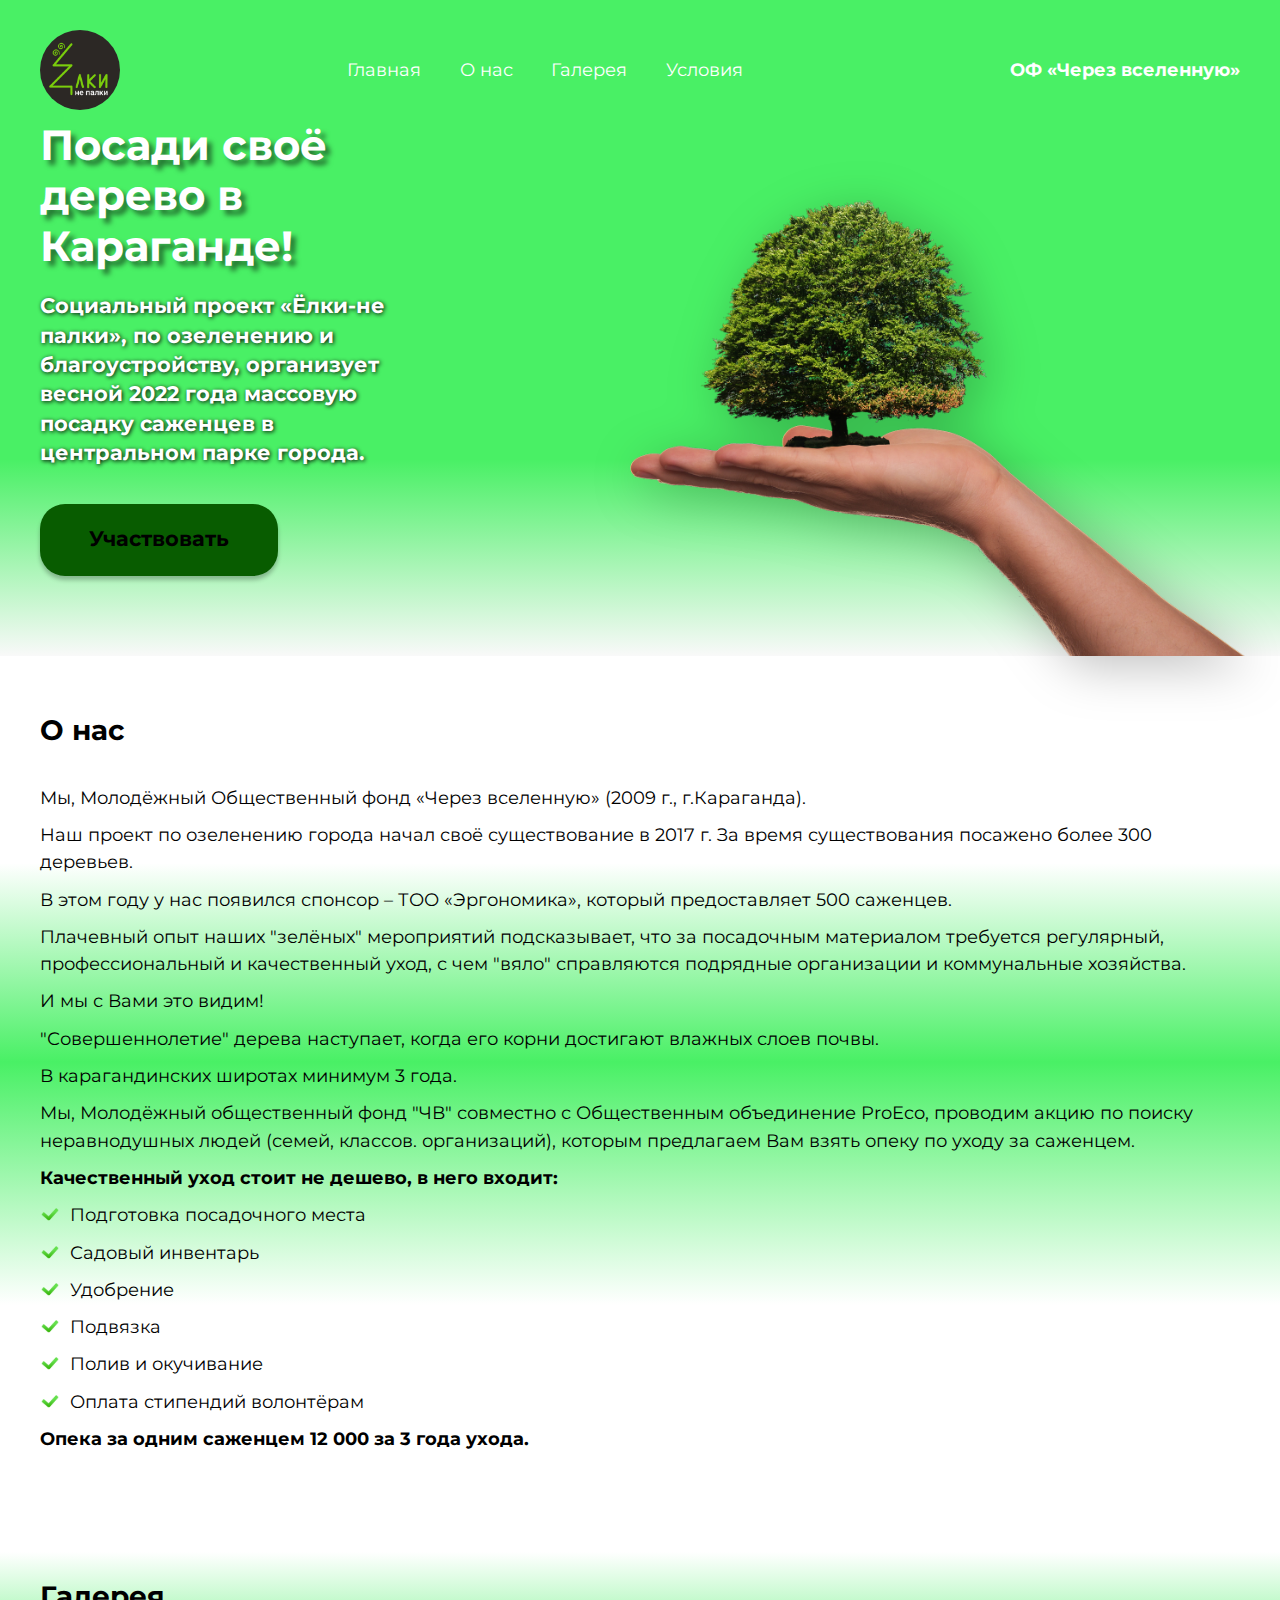
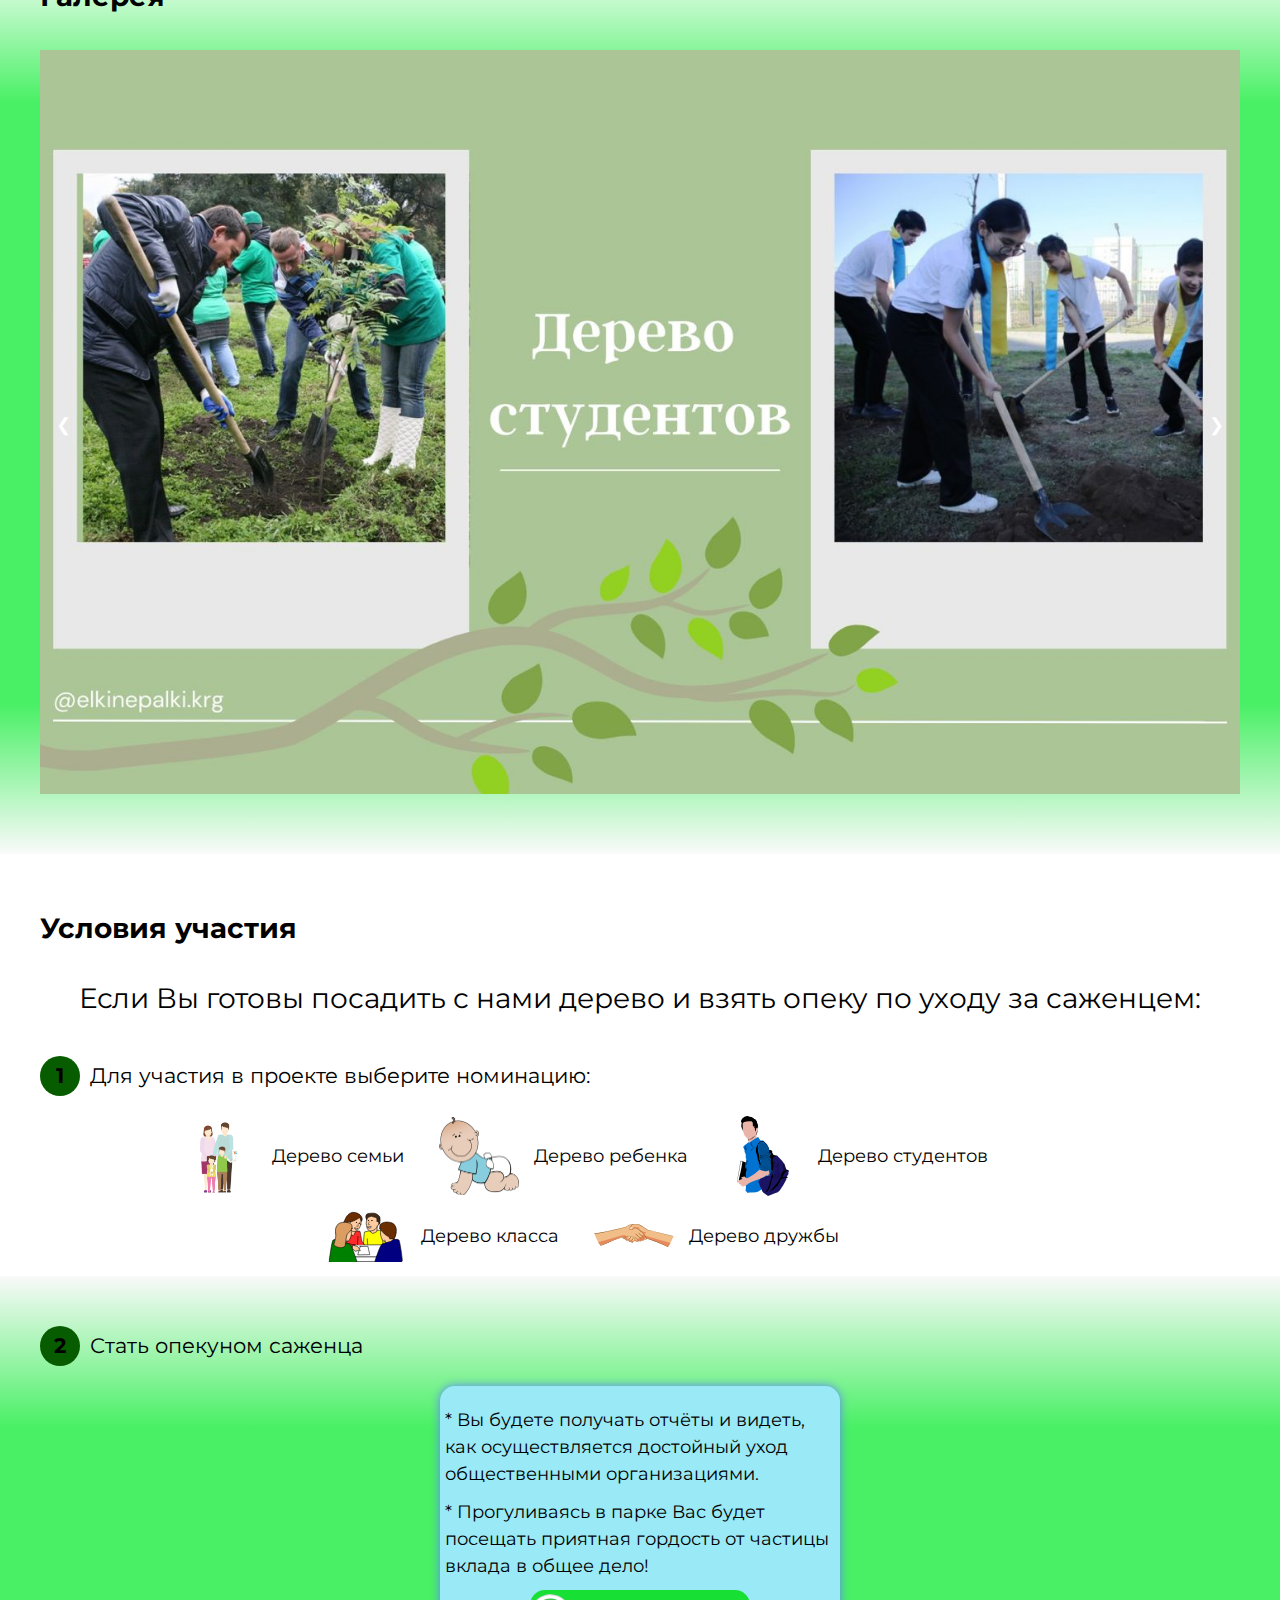
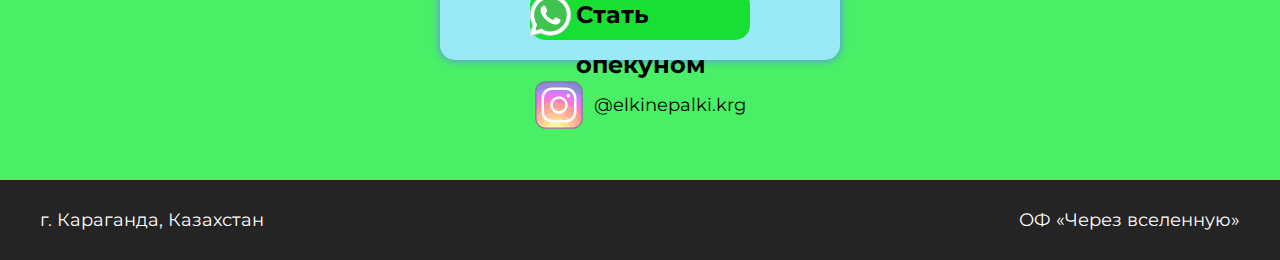
==== index.html @ 7a8b5d6b "new changes" ====
<!DOCTYPE html>

<!DOCTYPE html>
<html lang="ru">

<head>

   <title>Ёлки-не палки</title>

   <link rel="stylesheet" type="text/css" href="./css/style.css">
   <meta http-equiv="Content-type" content="text/html;charest=UTF-8" />
   <meta http-equiv="X-UA-Compatible" content="IE=edge">
   <!-- icon-->
   <link rel="shortcut icon" href="./img/icons/logo.jpeg" type="image/x-icon">

   <meta name="viewport" content="width=device-width, initial-scale=1.0, maximum-scale=1.0, user-scalable=0">
   <!-- для SEO-->
   <meta name="title" content="«Ёлки-не палки»">
   <meta name="description" content="  Социальный проект «Ёлки-не палки» организует весной 2022 года массовую
   посадку саженцев в центральном парке города.">
   <meta name="keywords" content="Социальный проект, озеленение, посадка дерево">
   <!-- для соц сетей-->
   <meta name="twitter:card" content="summary">
   <meta name="twitter:title" content="«Ёлки-не палки»">
   <meta name="twitter:description" content="Социальный проект «Ёлки-не палки» организует весной 2022 года массовую
   посадку саженцев в центральном парке города.">

   <meta name="twitter:image" content="./img/icons/logo.jpeg">
</head>

<body>


   <div class="wrapper">
      <main class="page">
<header class="header">
   <div class="container">
      <div class="header__row">
         <div class="header__label label">
            <div class="label__logo ibg">
               <img src="./img/icons/logo.jpeg" alt="">
            </div>
         </div>

         <nav class="header__menu menu">
            <ul class="menu__list">
               <li><a href="#1" class="menu__link">Главная</a></li>
               <li><a href="#2" class="menu__link">О нас</a></li>
               <li><a href="#3" class="menu__link">Галерея</a></li>
               <li><a href="#4" class="menu__link">Условия</a></li>
            </ul>
         </nav>

         <a href="#" class="header__whatsapp whatsapp">
            <div class="whatsapp__logo ibg">
               <img src="" alt="">
            </div>
            <div class="whatsapp__number">
               ОФ «Через вселенную»
            </div>
         </a>

         <div class="header__burger">
            <span></span>
         </div>
      </div>
   </div>
</header>
<section class="main-screen">
   <div class="container">
      <div class="main-screen__body">
         <div class="main-screen__offer offer">
            <h1 class="offer__title">Посади своё дерево в Караганде!
            </h1>
            <div class="offer__text">
               Социальный проект «Ёлки-не палки», по озеленению и благоустройству, организует весной 2022 года массовую
               посадку саженцев в центральном парке города.
            </div>
            <a href="#4" class="offer__button">Участвовать</a>
         </div>
         <div class="main-screen__image ibg">
            <img src="./img/mainImage.png" alt="">
         </div>
      </div>
   </div>
</section>
         <div class="content">
            <section id='2' class="about-us">
               <div class="container">
                  <h2 class="about-us__title section-title">
                     О нас
                  </h2>
                  <div class="about-us__column about-us__column_text text">
                     <p> Мы, Молодёжный Общественный фонд «Через вселенную» (2009 г., г.Караганда).</p>
                     <p> Наш проект по озеленению города начал своё существование в 2017 г. За время существования
                        посажено
                        более 300 деревьев.</p>
                     <p>В этом году у нас появился спонсор – ТОО «Эргономика», который предоставляет 500 саженцев.</p>
                     <p> Плачевный опыт наших "зелёных" мероприятий подсказывает, что за посадочным материалом требуется
                        регулярный, профессиональный и качественный уход, с чем "вяло" справляются подрядные организации
                        и
                        коммунальные хозяйства.</p>
                     <p>И мы с Вами это видим!</p>
                     <p>"Совершеннолетие" дерева наступает, когда его корни достигают влажных слоев почвы.</p>
                     <p>В карагандинских широтах минимум 3 года.</p>
                     <p>Мы, Молодёжный общественный фонд "ЧВ" совместно с Общественным объединение ProEco, проводим
                        акцию
                        по поиску неравнодушных людей (семей, классов. организаций), которым
                        предлагаем Вам взять опеку по уходу за саженцем.</p>

                     <ul class="about-us__list list">
                        <h4 class="list__title">Качественный уход стоит не дешево, в него входит:</h4>
                        <li>Подготовка посадочного места</li>
                        <li>Садовый инвентарь</li>
                        <li>Удобрение</li>
                        <li>Подвязка</li>
                        <li>Полив и окучивание</li>
                        <li>Оплата стипендий волонтёрам</li>
                     </ul>
                     <h4 class="about-us__summ"> Опека за одним саженцем 12 000 за 3 года ухода.</h4>

                  </div>

               </div>
            </section>

            <section class="slide" id='3'>
               <div class="slideshow-container">
                  <h2 class="section-title" id="slide">Галерея</h2>
                  <div class="mySlides ibg  image fade">
                     <img src="./img/01.jpeg" alt="">
                  </div>
                  <div class="mySlides  ibg  image  fade">
                     <img src="./img/02.jpeg" alt="">
                  </div>
                  <div class="mySlides   ibg  image  fade">
                     <img src="./img/03.jpeg" alt="">
                  </div>
                  <div class="mySlides   ibg  image  fade">
                     <img src="./img/04.jpeg" alt="">
                  </div>
                  <div class="mySlides   ibg  image  fade">
                     <img src="./img/05.jpeg" alt="">
                  </div>
                  <div class="mySlides   ibg  image  fade">
                     <img src="./img/06.jpeg" alt="">
                  </div>
                  <a class="prev" onclick="plusSlides(-1)">&#10094</a>
                  <a class="next" onclick="plusSlides(1)">&#10095</a>

               </div>
            </section>

            <section class="сonditions" id="4">
               <div class="container">
                  <h2 class="сonditions__title section-title">
                     Условия участия
                  </h2>

                  <div class="сonditions__nomination nomination">
                     <h2 class="nomination__title">Если Вы готовы посадить с нами дерево и взять опеку по уходу за
                        саженцем:</h2>
                     <h3 class="nomination__subtitle"> <span>1</span> <span> Для участия в проекте выберите
                           номинацию:</span></h3>
                     <div class="nomination__items items">
                        <div class="items__column">
                           <div class="items__image image ibg">
                              <img src="./img/family.png" alt="">
                           </div>
                           <span class="items__text text">
                              Дерево семьи
                           </span>
                        </div>
                        <div class="items__column">
                           <div class="items__image image ibg">
                              <img src="./img/baby.png" alt="">
                           </div>
                           <span class="items__text text">
                              Дерево ребенка
                           </span>
                        </div>
                        <div class="items__column">
                           <div class="items__image image ibg">
                              <img src="./img/student.png" alt="">
                           </div>
                           <span class="items__text text">
                              Дерево студентов
                           </span>
                        </div>
                        <div class="items__column ">
                           <div class="items__image image ibg">
                              <img src="./img/classroom.svg" alt="">
                           </div>
                           <span class="items__text text">
                              Дерево класса
                           </span>
                        </div>
                        <div class="items__column">
                           <div class="items__image image ibg">
                              <img src="./img/arm.svg" alt="">
                           </div>
                           <span class="items__text text">
                              Дерево дружбы
                           </span>
                        </div>
                     </div>
                  </div>
               </div>
               <div class="сonditions__payment payment">
                  <div class="container">
                     <h3 class="nomination__subtitle"> <span>2</span><span> Стать опекуном саженца
                        </span></h3>
                     <div class="payment__body text">
                        <p>* Вы будете получать отчёты и видеть, как осуществляется достойный уход общественными
                           организациями.</p>
                        <p>* Прогуливаясь в парке Вас будет посещать приятная гордость от частицы вклада в общее дело!
                        </p>

                        <a href="https://wa.me/77782389777" class="payment__type type" target="_blank">
                           <span class="type__image wa-img image ibg">
                              <img src="./img/icons/whatsapp.svg" alt="whatsapp">
                           </span>
                           <span class="type__text">
                              Стать опекуном
                           </span>
                        </a>
                     </div>
                     <a href="https://www.instagram.com/elkinepalki.krg/" class="contacts__type type" target="_blank"
                        title="Перейти на Instagram страничку">
                        <span class="type__image type__image_2 image ibg">
                           <img src="./img/icons/instagram.svg" alt="whatsapp">
                        </span>
                        <span class="type__text">
                           @elkinepalki.krg
                        </span>
                     </a>
                  </div>
               </div>
            </section>
<footer class="footer">
   <div class="container">
      <div class="footer__row">
         <div class="footer__column">
            г. Караганда, Казахстан
         </div>
         <div class="footer__column">
            ОФ «Через вселенную»
         </div>

      </div>
   </div>

</footer>         </div>



      </main>
      <script src="js/script.js"></script>


   </div>

</body>

</html>
---- css/style.css ----
@import url("https://fonts.googleapis.com/css2?family=Montserrat:wght@400;700&display=swap");
/*linear-gradient(
   274.36deg,
   #5e84ff 0%,
   rgba(162, 112, 255, 0.811) 58.07%,
   rgba(254, 203, 157, 0.34) 98.67%
);*/
* {
  padding: 0;
  margin: 0;
  border: 0;
}

*, *:before, *:after {
  -webkit-box-sizing: border-box;
  box-sizing: border-box;
}

:focus, :active {
  outline: none;
}

a:focus, a:active {
  outline: none;
}

nav, footer, header, aside {
  display: block;
}

html, body {
  height: 100%;
  width: 100%;
  font-size: 100%;
  min-width: 320px;
  line-height: 1;
  font-size: 14px;
  font-family: "Montserrat";
  -ms-text-size-adjust: 100%;
  -moz-text-size-adjust: 100%;
  -webkit-text-size-adjust: 100%;
}

input, button, textarea {
  font-family: "Montserrat";
}

input::-ms-clear {
  display: none;
}

button {
  cursor: pointer;
}

button::-moz-focus-inner {
  padding: 0;
  border: 0;
}

a, a:visited {
  text-decoration: none;
}

a:hover {
  text-decoration: none;
}

ul li {
  list-style: none;
}

img {
  vertical-align: top;
}

h1, h2, h3, h4, h5, h6 {
  font-size: inherit;
  font-weight: inherit;
}

html {
  scroll-behavior: smooth;
}

.header {
  position: absolute;
  top: 0;
  left: 0;
  width: 100%;
  padding: 30px 0;
}
.header__row {
  display: -webkit-box;
  display: -ms-flexbox;
  display: flex;
  -webkit-box-pack: justify;
      -ms-flex-pack: justify;
          justify-content: space-between;
  -webkit-box-align: center;
      -ms-flex-align: center;
          align-items: center;
}
.header__label {
  display: -webkit-box;
  display: -ms-flexbox;
  display: flex;
  -webkit-box-align: center;
      -ms-flex-align: center;
          align-items: center;
}
.header__menu {
  -webkit-box-flex: 0;
      -ms-flex: 0 0 33%;
          flex: 0 0 33%;
}
@media (max-width: 1130px) {
  .header__menu {
    -webkit-box-flex: 0;
        -ms-flex: 0 0 33%;
            flex: 0 0 33%;
  }
}
.header__burger {
  display: none;
}

.label__logo {
  width: 80px;
  height: 80px;
  border-radius: 50%;
}
@media (max-width: 980px) {
  .label__logo {
    width: 60px;
    height: 60px;
  }
}
.label__name {
  font-size: 2.14em;
}
@media (max-width: 980px) {
  .label__name {
    font-size: 1.8em;
  }
}
@media (max-width: 700px) {
  .label__name {
    font-size: 1.3em;
  }
}

.menu__list {
  display: -webkit-box;
  display: -ms-flexbox;
  display: flex;
  -webkit-box-pack: justify;
      -ms-flex-pack: justify;
          justify-content: space-between;
}
.menu__link {
  position: relative;
  font-size: var(--fontsize4);
  color: #fff;
  -webkit-transition: all 0.3s ease;
  transition: all 0.3s ease;
}
@media (max-width: 980px) {
  .menu__link {
    font-size: 1em;
  }
}
.menu__link::after {
  -webkit-transition: all 0.5s ease;
  transition: all 0.5s ease;
}
.menu__link:hover {
  text-shadow: 0 1px 2px #fff;
}
.menu__link:hover::after {
  content: "";
  position: absolute;
  left: 0;
  bottom: 0;
  width: 100%;
  height: 1px;
  border-radius: 1px;
  background: #fff;
  -webkit-filter: blur(400%);
          filter: blur(400%);
  -webkit-box-shadow: 0 0 5px;
          box-shadow: 0 0 5px;
}

.whatsapp {
  display: -webkit-box;
  display: -ms-flexbox;
  display: flex;
  -webkit-box-align: center;
      -ms-flex-align: center;
          align-items: center;
}
.whatsapp__logo {
  width: 30px;
  height: 30px;
  margin-right: 10px;
  -webkit-transition: all 0.3s ease;
  transition: all 0.3s ease;
}
@media (max-width: 980px) {
  .whatsapp__logo {
    width: 20px;
    height: 20px;
  }
}
.whatsapp__logo:hover {
  -webkit-transform: scale(1.2);
          transform: scale(1.2);
}
.whatsapp__number {
  font-size: var(--fontsize4);
  font-weight: 700;
  color: #fff;
}
@media (max-width: 980px) {
  .whatsapp__number {
    font-size: 1.3em;
  }
}

@media (max-width: 768px) {
  .lock {
    overflow: hidden;
  }

  .header__menu {
    position: absolute;
    width: 100%;
    height: 110vh;
    -webkit-box-orient: vertical;
    -webkit-box-direction: normal;
        -ms-flex-direction: column;
            flex-direction: column;
    top: -110vh;
    padding: 50px 20px;
    right: 0;
    z-index: 3;
    -webkit-transition: all 0.5s ease;
    transition: all 0.5s ease;
    overflow-y: auto;
    border-radius: 5px;
    background: -webkit-gradient(linear, left top, right top, color-stop(75%, #2fe739), to(#066816));
    background: linear-gradient(90deg, #2fe739 75%, #066816);
  }

  .header__menu.active {
    top: 0;
  }

  .menu__list {
    -webkit-box-orient: vertical;
    -webkit-box-direction: normal;
        -ms-flex-direction: column;
            flex-direction: column;
  }

  .menu__list li a {
    font-size: var(--fontsize2);
  }

  .menu__list li {
    margin-bottom: 20px;
  }

  .header__burger {
    position: relative;
    display: -webkit-box;
    display: -ms-flexbox;
    display: flex;
    -webkit-box-align: center;
        -ms-flex-align: center;
            align-items: center;
    width: 50px;
    height: 28px;
    margin-right: 3px;
    z-index: 3;
  }

  .header__burger::after,
.header__burger::before {
    content: "";
    position: absolute;
    right: 0;
    width: 50px;
    height: 2px;
    background: #000;
    -webkit-transition: all 0.5s ease;
    transition: all 0.5s ease;
  }

  .header__burger::before {
    top: 0.3px;
  }

  .header__burger::after {
    bottom: 0.3px;
  }

  .header__burger span {
    display: block;
    height: 1px;
    width: 100%;
    -ms-flex-item-align: center;
        -ms-grid-row-align: center;
        align-self: center;
    background-color: #000;
    -webkit-transition: all 0.5s ease;
    transition: all 0.5s ease;
  }

  .header__burger.active::before {
    top: 18px;
    -webkit-transform: rotate(45deg);
            transform: rotate(45deg);
    height: 1px;
  }

  .header__burger.active::after {
    bottom: 9px;
    -webkit-transform: rotate(-45deg);
            transform: rotate(-45deg);
    height: 1px;
  }

  .header__burger.active span {
    -webkit-transform: scale(0);
            transform: scale(0);
  }

  .header__burger.active {
    background-color: transparent;
  }
}
.ibg {
  background-position: center;
  background-size: cover;
  background-repeat: no-repeat;
  position: relative;
}

.ibg img {
  width: 0;
  height: 0;
  position: absolute;
  top: 0;
  left: 0;
  opacity: 0;
  visibility: hidden;
}

.wrapper {
  overflow: hidden;
  min-height: 100%;
}

.container {
  max-width: 1230px;
  padding: 0px 15px;
  margin: 0 auto;
}

:root {
  --fontsize1: 3em;
  --fontsize2: 2em;
  --fontsize3: 1.5em;
  --fontsize4: 1.3em;
}

@media (max-width: 1040px) {
  :root {
    --fontsize1: 2.2em;
    --fontsize2: 1.8em;
    --fontsize3: 1.4em;
    --fontsize4: 1.2em;
  }
}
@media (max-width: 820px) {
  :root {
    --fontsize1: 1.6em;
    --fontsize2: 1.4em;
    --fontsize3: 1.3em;
    --fontsize4: 1.1em;
  }
}
a {
  cursor: pointer;
}

.main-screen {
  padding: 120px 0 0 0;
  margin: 0 0 60px 0;
  background: -webkit-gradient(linear, left top, left bottom, color-stop(70%, #49f065), to(#f9f9f9));
  background: linear-gradient(180deg, #49f065 70%, #f9f9f9);
}
@media (max-width: 600px) {
  .main-screen {
    margin: 0 0 70px 0;
  }
}
@media (min-width: 1400px) {
  .main-screen {
    padding: 150px 0 0 0;
  }
}
.main-screen__body {
  position: relative;
  height: 100%;
  display: -webkit-box;
  display: -ms-flexbox;
  display: flex;
  -webkit-box-pack: justify;
      -ms-flex-pack: justify;
          justify-content: space-between;
  -webkit-box-align: start;
      -ms-flex-align: start;
          align-items: flex-start;
}
.main-screen__offer {
  color: #fff;
  z-index: 2;
}
.main-screen__image {
  -ms-flex-item-align: end;
      align-self: flex-end;
  -webkit-box-flex: 1;
      -ms-flex: 1 1 70%;
          flex: 1 1 70%;
  padding: 0 0 42% 0;
  -webkit-filter: drop-shadow(10px 10px 25px rgba(0, 0, 0, 0.25));
          filter: drop-shadow(10px 10px 25px rgba(0, 0, 0, 0.25));
  margin-right: -15px;
}
@media (max-width: 600px) {
  .main-screen__image {
    position: absolute;
    right: -15px;
    top: 0;
    height: 100%;
    width: 100%;
    z-index: 1;
    opacity: 0.5;
  }
}

.offer {
  max-width: 390px;
  padding: 0 0 80px 0;
}
.offer__title {
  font-size: var(--fontsize1);
  line-height: 1.2em;
  font-weight: 700;
  margin: 0 0 20px 0;
  text-shadow: 5px 5px 5px rgba(0, 0, 0, 0.5);
}
@media (max-width: 800px) {
  .offer__title {
    margin: 0 0 20px 0;
  }
}
.offer__text {
  font-size: var(--fontsize3);
  font-weight: 700;
  line-height: 1.4em;
  margin: 0 0 36px 0;
  text-shadow: 1px 1px 4px black;
}
@media (max-width: 800px) {
  .offer__text {
    margin: 0 0 30px 0;
  }
}
.offer__button {
  position: relative;
  display: block;
  text-align: center;
  width: 238px;
  height: 72px;
  border-radius: 25px;
  background: #085c00;
  -webkit-transition: all 0.5s ease;
  transition: all 0.5s ease;
  -webkit-box-shadow: 0px 4px 4px rgba(0, 0, 0, 0.25);
          box-shadow: 0px 4px 4px rgba(0, 0, 0, 0.25);
  font-size: var(--fontsize3);
  line-height: 69px;
  font-weight: 700;
  color: #000;
  overflow: hidden;
}
@media (max-width: 820px) {
  .offer__button {
    width: 180px;
    height: 50px;
    line-height: 50px;
  }
}
.offer__button:hover {
  background: #65e70e;
}
.offer__button:focus {
  outline: none;
}

.offer__button .circle {
  position: absolute;
  background-color: #fff;
  width: 100px;
  height: 100px;
  border-radius: 50%;
  -webkit-transform: translate(-50%, -50%) scale(0);
          transform: translate(-50%, -50%) scale(0);
  -webkit-animation: scale 0.5s ease-out;
          animation: scale 0.5s ease-out;
}

.offer__button:focus {
  outline: none;
}

@-webkit-keyframes scale {
  to {
    -webkit-transform: translate(-50%, -50%) scale(3);
            transform: translate(-50%, -50%) scale(3);
    opacity: 0;
  }
}

@keyframes scale {
  to {
    -webkit-transform: translate(-50%, -50%) scale(3);
            transform: translate(-50%, -50%) scale(3);
    opacity: 0;
  }
}
@media (orientation: portrait) {
  .main-screen {
    max-height: 800px;
  }
}
@media (min-width: 1600px) {
  .main-screen {
    max-height: 900px;
  }
}
.about-us {
  margin: 0 0 100px 0;
}
@media (max-width: 800px) {
  .about-us {
    margin: 0 0 80px 0;
  }
}

.section-title {
  font-weight: 700;
  font-size: var(--fontsize2);
  margin-bottom: 40px;
}

.about-us__column_text p {
  margin-bottom: 10px;
}

.text {
  font-size: var(--fontsize4);
  line-height: 1.5em;
}

.about-us {
  background: -webkit-gradient(linear, left top, left bottom, color-stop(20%, white), color-stop(47%, #49f065), color-stop(80%, white));
  background: linear-gradient(180deg, white 20%, #49f065 47%, white 80%);
}
.about-us__summ {
  font-weight: 700;
}
.about-us__list li {
  margin-bottom: 10px;
  padding: 0 0 0 30px;
  position: relative;
}
.about-us__list li::before {
  content: "";
  position: absolute;
  display: block;
  height: 20px;
  width: 20px;
  top: 3px;
  left: 0;
  background: url(../img/icons/point.svg) center center/contain no-repeat;
}

.list__title {
  font-weight: 700;
  margin-bottom: 10px;
}

.slide__title {
  font-weight: bold;
  font-size: 40px;
  padding: 0px 0 10px;
}

@media (max-width: 1024px) {
  .slide__title {
    font-size: 2.4em;
  }
}
@media (max-width: 830px) {
  .slide__title {
    font-size: 2em;
  }
}
@media (max-width: 721px) {
  .slide__title {
    font-size: 1.7em;
  }
}
@media (max-width: 390px) {
  .slide__title {
    font-size: 1.42em;
  }
}
.slide {
  background: -webkit-gradient(linear, left top, left bottom, from(white), color-stop(#49f065), color-stop(#49f065), color-stop(#49f065), color-stop(#49f065), color-stop(#49f065), to(#fafafa));
  background: linear-gradient(180deg, white, #49f065, #49f065, #49f065, #49f065, #49f065, #fafafa);
  margin: 0 0 60px 0;
}

.slideshow-container {
  max-width: 1230px;
  position: relative;
  margin: auto;
  padding: 30px 15px;
}

.mySlides {
  width: 100%;
  padding: 0 0 62% 0;
  margin: 0 0 30px 0;
}

@media (max-width: 768px) {
  .mySlides {
    margin: 0 0 10px 0;
  }
}
@media (max-width: 425px) {
  .mySlides {
    margin: 0;
  }
}
.prev,
.next {
  cursor: pointer;
  position: absolute;
  top: 50%;
  width: auto;
  margin-top: 22px;
  padding: 16px;
  color: white;
  font-weight: 700px;
  font-size: 18px;
  -webkit-transition: 0.6s ease;
  transition: 0.6s ease;
  border-radius: 0 3px 3px 0;
  -webkit-transform: translate(0, -50%);
          transform: translate(0, -50%);
}

.next {
  right: 15px;
  border-radius: 3px 0 0 3px;
}

.prev:hover,
.next:hover {
  background-color: rgba(0, 0, 0, 0.36);
}

.active,
.dots:hover {
  background-color: #717171;
}

* .fade {
  -webkit-animation-name: fade;
  -webkit-animation-duration: 1.5s;
  animation-name: fade;
  -webkit-animation-timing-function: ease-in;
  animation-timing-function: ease-in;
  -webkit-animation-duration: 1s;
  animation-duration: 1s;
}

@-webkit-keyframes fade {
  0% {
    opacity: 0.4;
  }
  100% {
    opacity: 1;
  }
}
@keyframes fade {
  0% {
    opacity: 0.4;
  }
  100% {
    opacity: 1;
  }
}
.nomination__title {
  font-size: var(--fontsize2);
  line-height: 1.2em;
  text-align: center;
  margin-bottom: 40px;
}

.nomination__subtitle {
  display: -webkit-box;
  display: -ms-flexbox;
  display: flex;
  font-size: var(--fontsize3);
  margin: 0px 0px 20px 0px;
  -webkit-box-align: center;
      -ms-flex-align: center;
          align-items: center;
}

.nomination__subtitle span:first-child {
  font-weight: 700;
  display: inline-block;
  height: 40px;
  width: 40px;
  border-radius: 50%;
  background-color: #085c00;
  text-align: center;
  line-height: 40px;
  margin-right: 10px;
}

.nomination__subtitle span:last-child {
  -webkit-box-flex: 1;
      -ms-flex: 1 1 80%;
          flex: 1 1 80%;
  display: block;
}

.nomination__items {
  max-width: 1100px;
  display: -webkit-box;
  display: -ms-flexbox;
  display: flex;
  -ms-flex-wrap: wrap;
      flex-wrap: wrap;
  -webkit-box-pack: justify;
  -ms-flex-pack: justify;
  justify-content: center;
}
@media (max-width: 580px) {
  .nomination__items {
    -webkit-box-orient: vertical;
    -webkit-box-direction: normal;
        -ms-flex-direction: column;
            flex-direction: column;
  }
}

.items__column {
  display: -webkit-box;
  display: -ms-flexbox;
  display: flex;
  -webkit-box-align: center;
  -ms-flex-align: center;
  align-items: center;
  padding: 0 10px;
}

@media (max-width: 721px) {
  .items__column {
    margin: 0 0 30px 0;
  }
}
@media (max-width: 390px) {
  .items__column {
    margin: 0 0 30px 0;
  }

  .items__column:last-child {
    margin: 0 0 0 0;
  }
}
.items__image {
  width: 80px;
  height: 80px;
  background-size: contain;
}

@media (max-width: 390px) {
  .items__image {
    width: 60;
    height: 60px;
  }
}
@media (max-width: 335px) {
  .items__image {
    width: 50px;
    height: 50px;
  }
}
.items__text {
  padding: 0 15px 0 15px;
  line-height: 1.2em;
}

@media (max-width: 721px) {
  .items__text {
    padding: 0 0px 0 15px;
  }
}
@media (max-width: 335px) {
  .items__text {
    padding: 0 0px 0 10px;
  }
}
.payment {
  padding: 50px 0;
  background: -webkit-gradient(linear, left bottom, left top, color-stop(70%, #49f065), to(#f9f9f9));
  background: linear-gradient(360deg, #49f065 70%, #f9f9f9);
}
.payment__body {
  padding: 20px 5px;
  background-color: #9ae9f7;
  max-width: 400px;
  margin: 0 auto;
  border-radius: 15px;
  -webkit-box-shadow: 0 0 10px #5e84ff;
          box-shadow: 0 0 10px #5e84ff;
  margin-bottom: 20px;
}
.payment__body p {
  margin-bottom: 10px;
}
.payment__order {
  display: -webkit-box;
  display: -ms-flexbox;
  display: flex;
  padding: 8px;
  display: flex;
  margin: 0 auto;
  display: block;
  height: 50px;
  background-color: #085c00;
  max-width: 200px;
  border-radius: 25px;
  color: #000;
}
.payment__type {
  font-weight: 700;
  background-color: #18df33;
  margin: 0 auto;
  width: 220px;
  height: 50px;
  border-radius: 15px;
  -webkit-transition: all 0.5s ease;
  transition: all 0.5s ease;
}
.payment__type:hover {
  -webkit-transform: scale(1.2);
          transform: scale(1.2);
}

.type {
  display: -webkit-box;
  display: -ms-flexbox;
  display: flex;
  -webkit-box-align: center;
  -ms-flex-align: center;
  -webkit-box-pack: center;
      -ms-flex-pack: center;
          justify-content: center;
}

.type span {
  display: inline-block;
}

.type__image {
  position: relative;
  height: 50px;
  width: 50px;
  margin-right: 10px;
}

.type__text {
  line-height: 50px;
  font-size: var(--fontsize4);
  color: #000;
}

.wa-img {
  margin-right: 5px;
}

.footer {
  background-color: #252424;
}

.footer__row {
  display: -webkit-box;
  display: -ms-flexbox;
  display: flex;
  -webkit-box-pack: justify;
  -ms-flex-pack: justify;
  justify-content: space-between;
  -webkit-box-align: center;
  -ms-flex-align: center;
  align-items: center;
  height: 80px;
}

@media (max-width: 524px) {
  .footer__row {
    -webkit-box-orient: vertical;
    -webkit-box-direction: normal;
    -ms-flex-direction: column;
    flex-direction: column;
    -webkit-box-pack: space-evenly;
    -ms-flex-pack: space-evenly;
    justify-content: space-evenly;
  }
}
.footer__column {
  font-size: 18px;
  color: #ffffff;
}
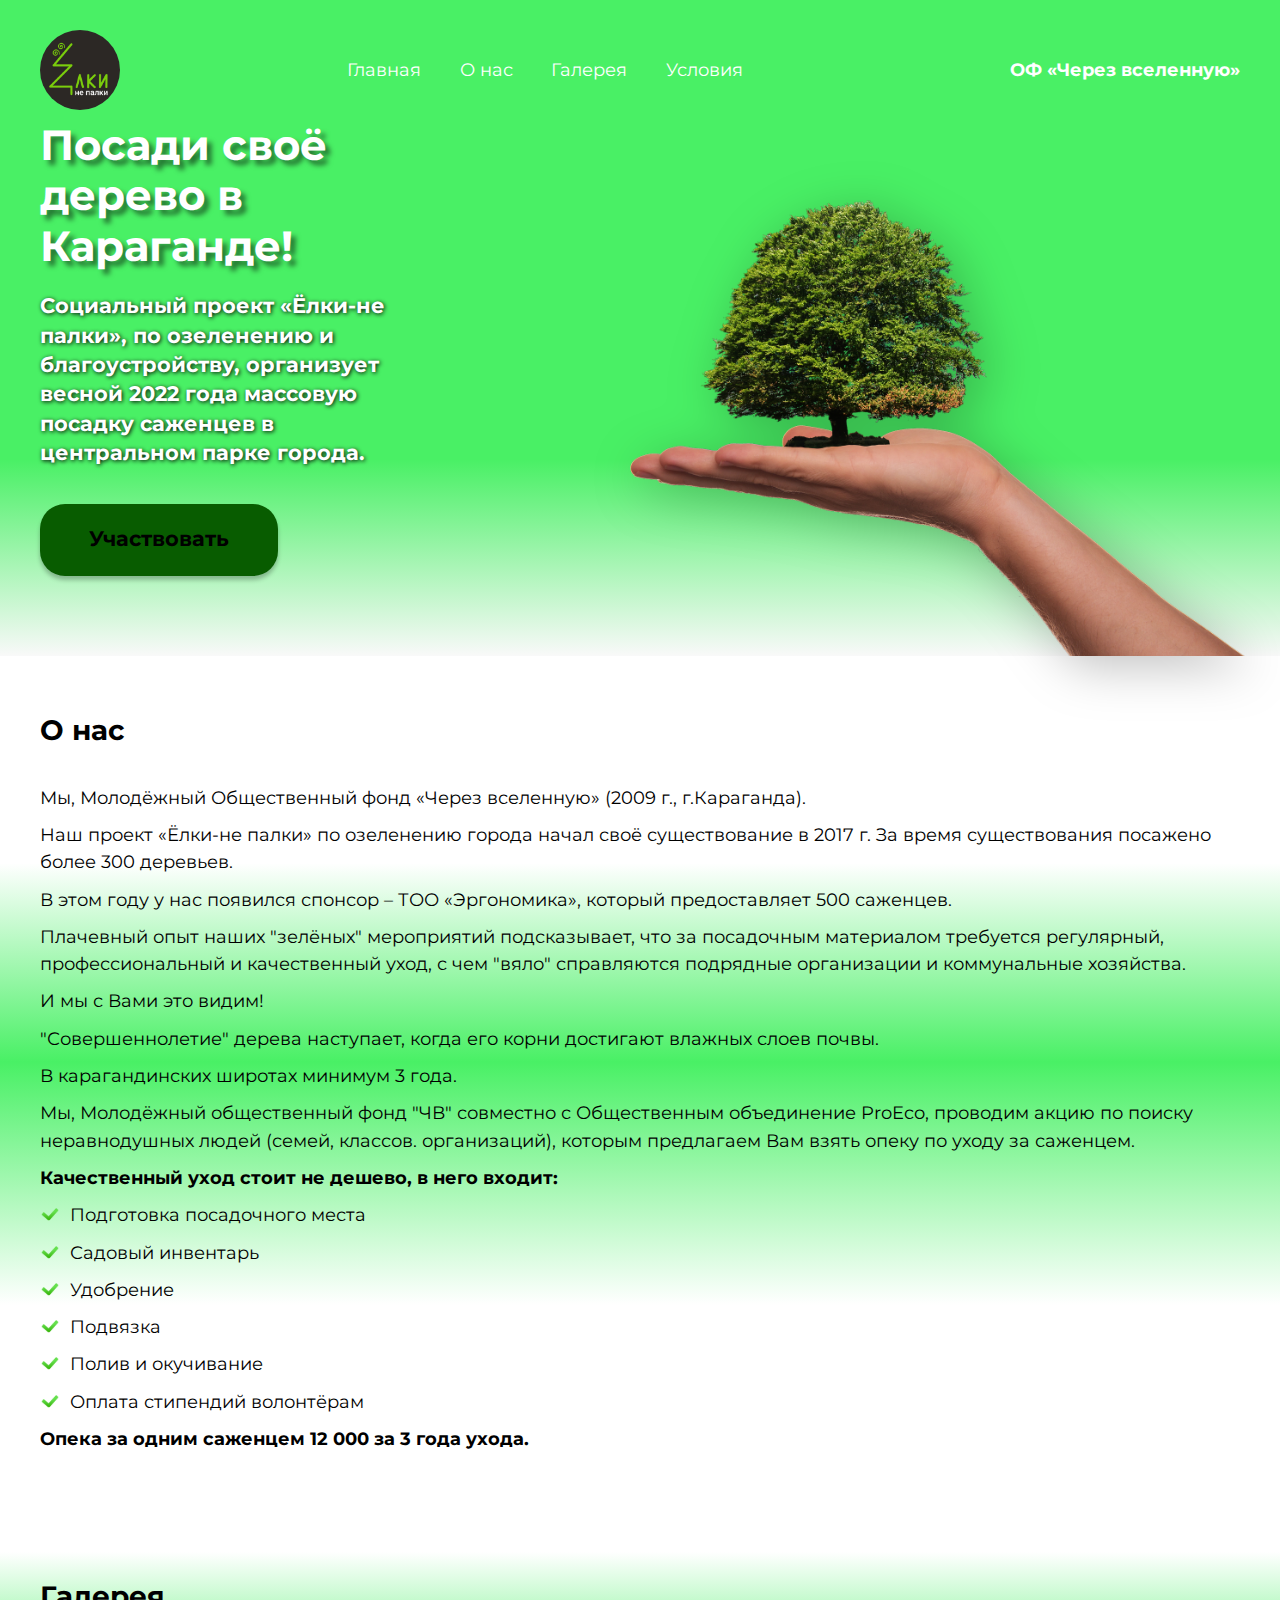
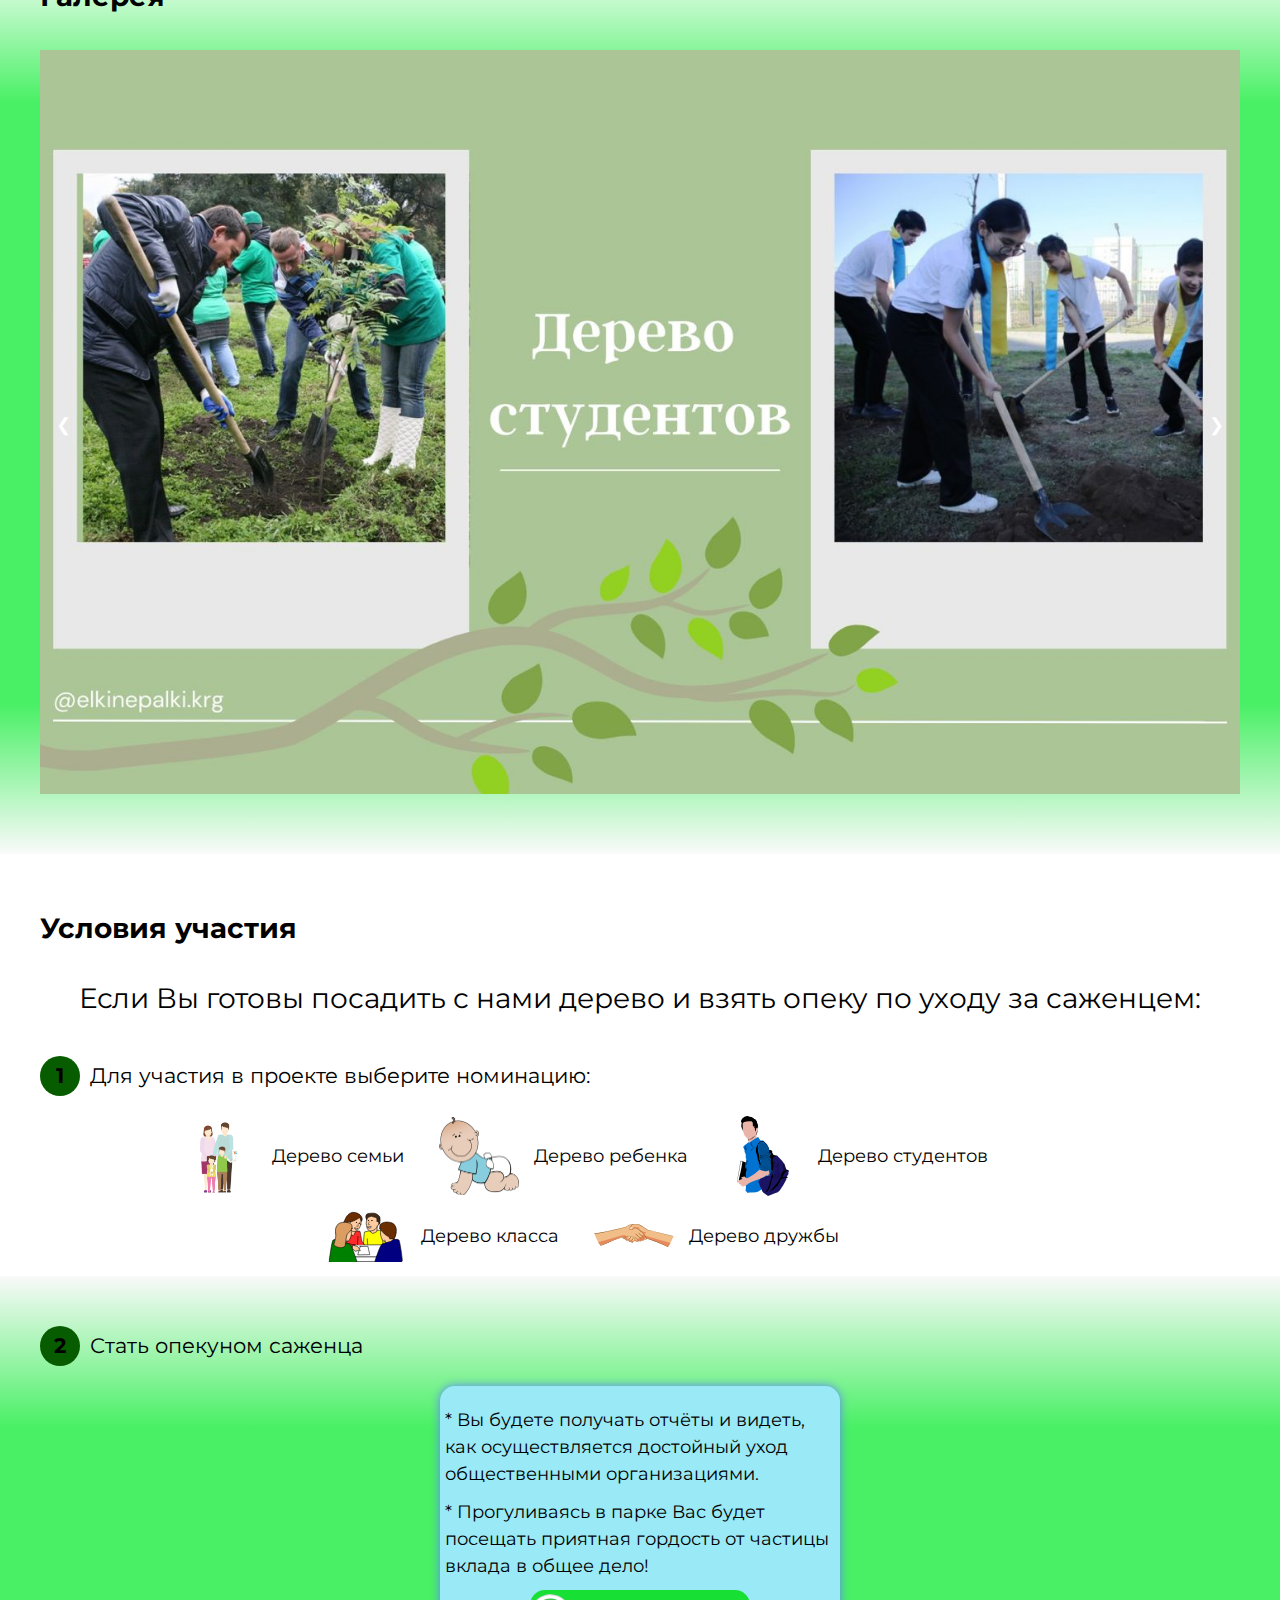
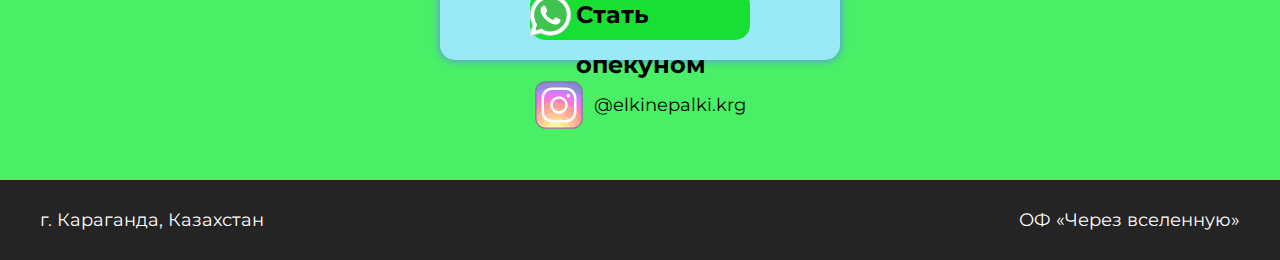
==== commit 7c6350ea: "changes text" ====
--- a/index.html
+++ b/index.html
@@ -92,7 +92,7 @@
                   </h2>
                   <div class="about-us__column about-us__column_text text">
                      <p> Мы, Молодёжный Общественный фонд «Через вселенную» (2009 г., г.Караганда).</p>
-                     <p> Наш проект по озеленению города начал своё существование в 2017 г. За время существования
+                     <p> Наш проект «Ёлки-не палки» по озеленению города начал своё существование в 2017 г. За время существования
                         посажено
                         более 300 деревьев.</p>
                      <p>В этом году у нас появился спонсор – ТОО «Эргономика», который предоставляет 500 саженцев.</p>
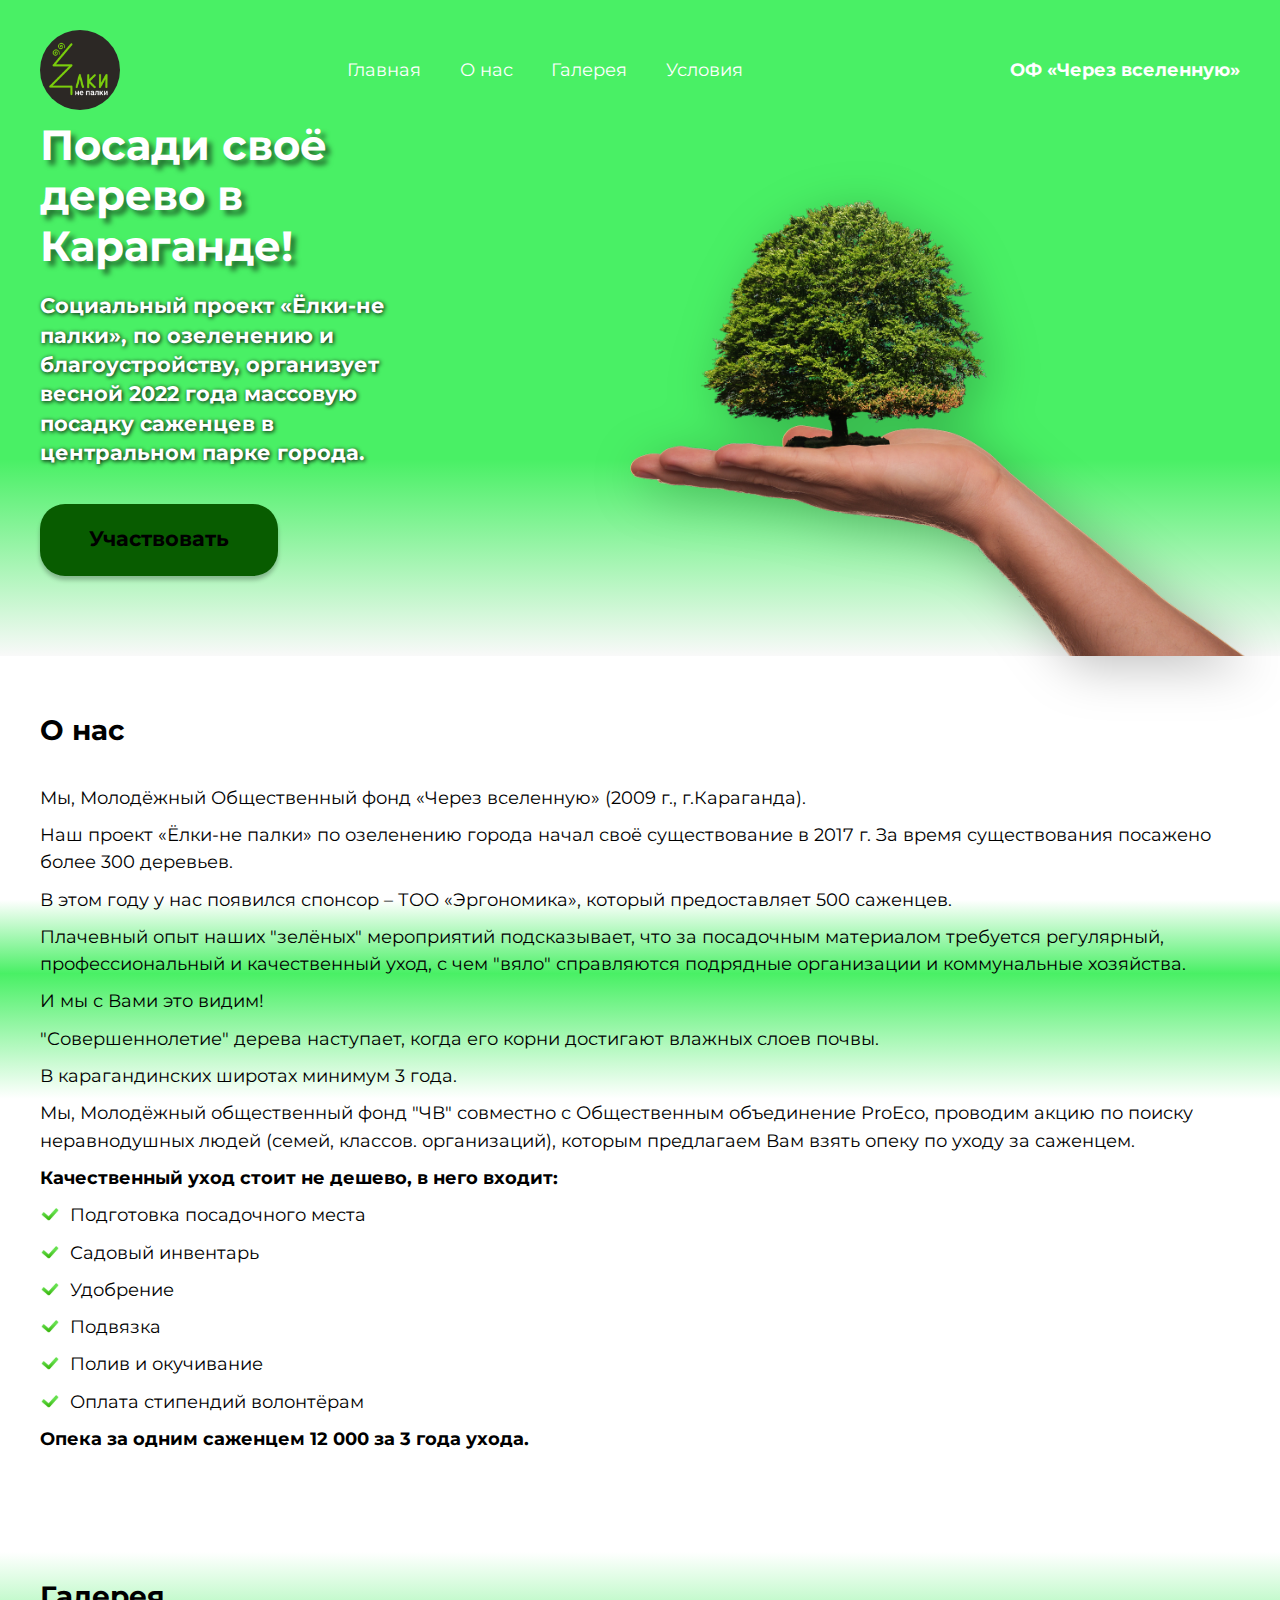
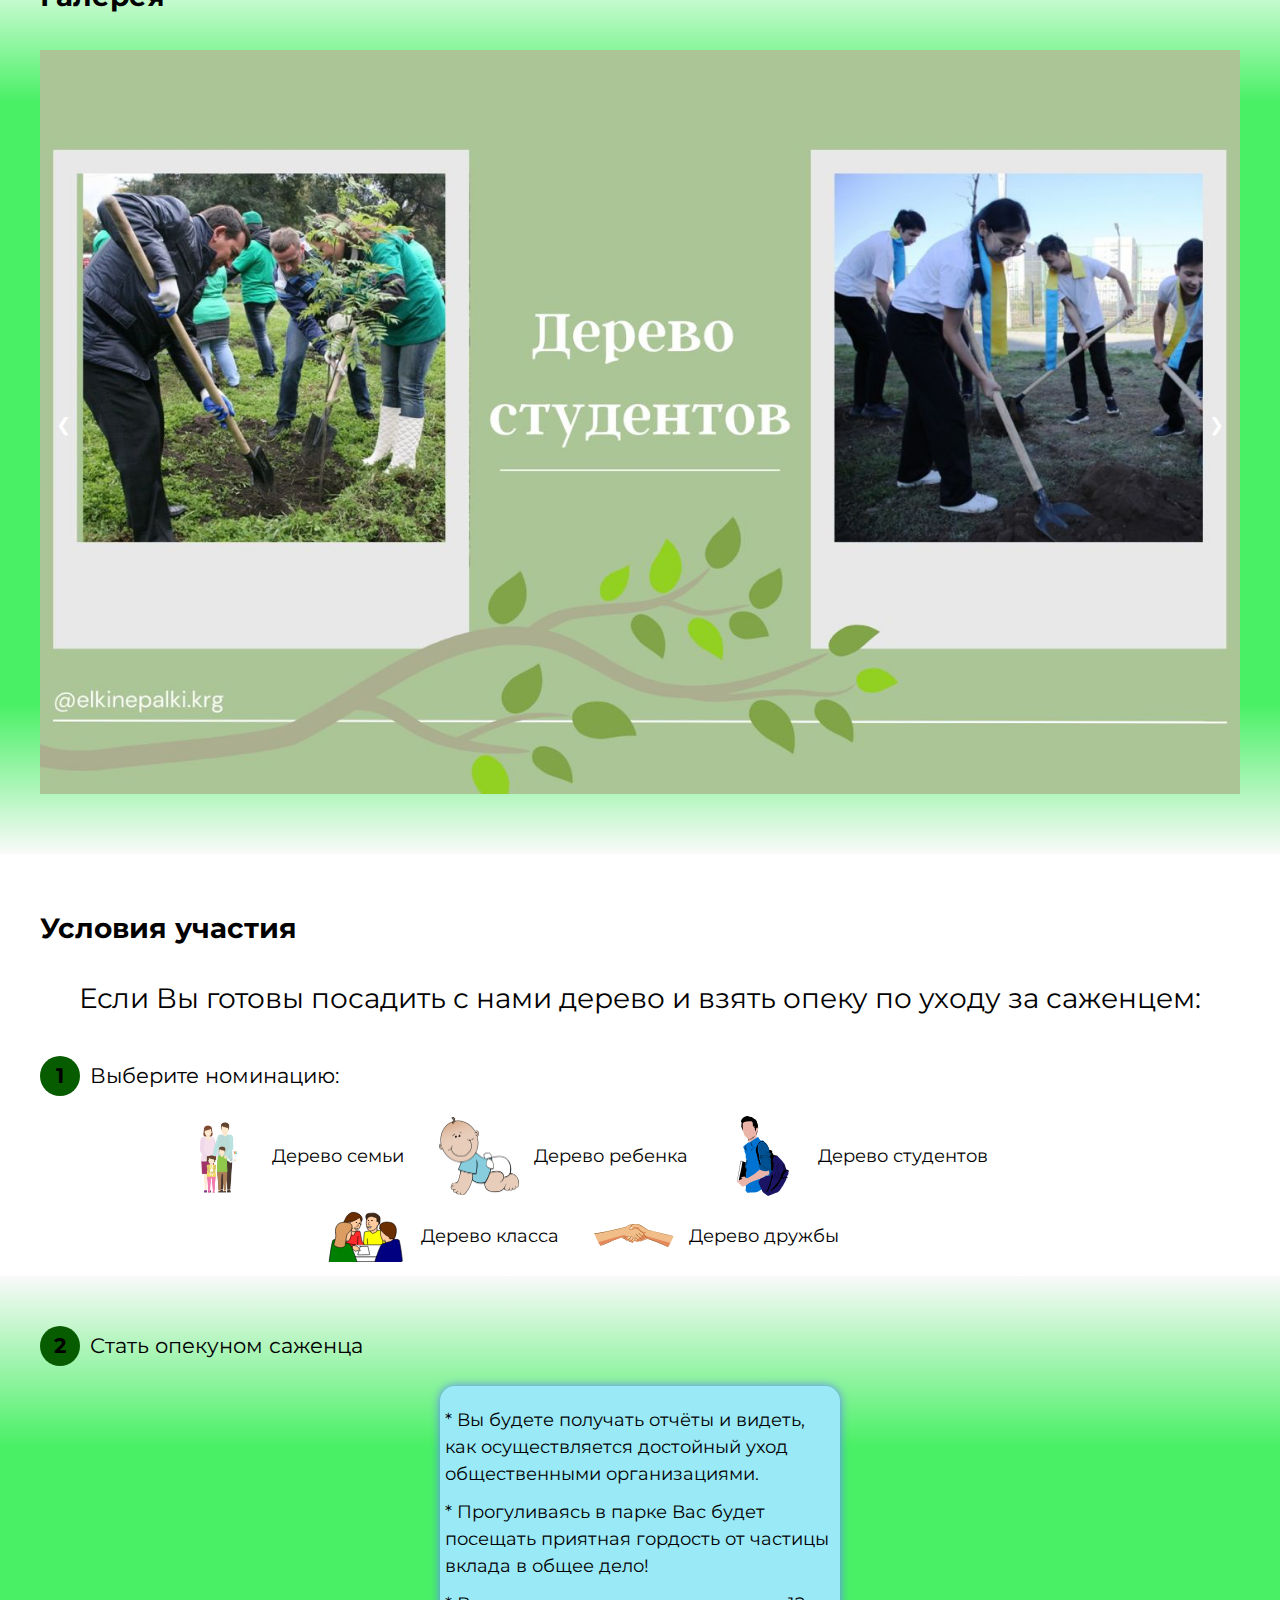
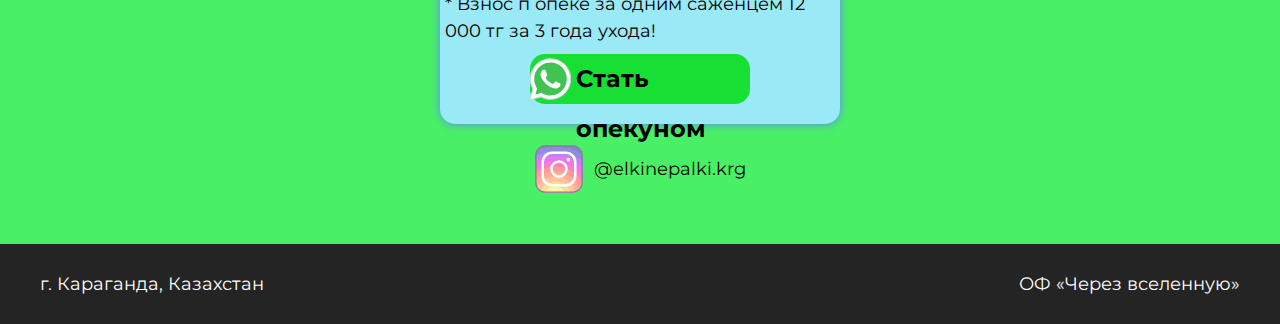
==== commit 71a622eb: "Done all changes" ====
--- a/index.html
+++ b/index.html
@@ -92,7 +92,8 @@
                   </h2>
                   <div class="about-us__column about-us__column_text text">
                      <p> Мы, Молодёжный Общественный фонд «Через вселенную» (2009 г., г.Караганда).</p>
-                     <p> Наш проект «Ёлки-не палки» по озеленению города начал своё существование в 2017 г. За время существования
+                     <p> Наш проект «Ёлки-не палки» по озеленению города начал своё существование в 2017 г. За время
+                        существования
                         посажено
                         более 300 деревьев.</p>
                      <p>В этом году у нас появился спонсор – ТОО «Эргономика», который предоставляет 500 саженцев.</p>
@@ -160,8 +161,7 @@
                   <div class="сonditions__nomination nomination">
                      <h2 class="nomination__title">Если Вы готовы посадить с нами дерево и взять опеку по уходу за
                         саженцем:</h2>
-                     <h3 class="nomination__subtitle"> <span>1</span> <span> Для участия в проекте выберите
-                           номинацию:</span></h3>
+                     <h3 class="nomination__subtitle"> <span>1</span> <span> Выберите номинацию:</span></h3>
                      <div class="nomination__items items">
                         <div class="items__column">
                            <div class="items__image image ibg">
@@ -214,6 +214,8 @@
                         <p>* Вы будете получать отчёты и видеть, как осуществляется достойный уход общественными
                            организациями.</p>
                         <p>* Прогуливаясь в парке Вас будет посещать приятная гордость от частицы вклада в общее дело!
+                        </p>
+                        <p>* Взнос п опеке за одним саженцем 12 000 тг за 3 года ухода!
                         </p>
 
                         <a href="https://wa.me/77782389777" class="payment__type type" target="_blank">
--- a/css/style.css
+++ b/css/style.css
@@ -578,8 +578,8 @@
 }
 
 .about-us {
-  background: -webkit-gradient(linear, left top, left bottom, color-stop(20%, white), color-stop(47%, #49f065), color-stop(80%, white));
-  background: linear-gradient(180deg, white 20%, #49f065 47%, white 80%);
+  background: -webkit-gradient(linear, left top, left bottom, color-stop(25%, white), color-stop(35%, #49f065), color-stop(52%, white));
+  background: linear-gradient(180deg, white 25%, #49f065 35%, white 52%);
 }
 .about-us__summ {
   font-weight: 700;
@@ -788,14 +788,10 @@
 
 @media (max-width: 721px) {
   .items__column {
-    margin: 0 0 30px 0;
+    margin: 0 0 20px 0;
   }
 }
 @media (max-width: 390px) {
-  .items__column {
-    margin: 0 0 30px 0;
-  }
-
   .items__column:last-child {
     margin: 0 0 0 0;
   }
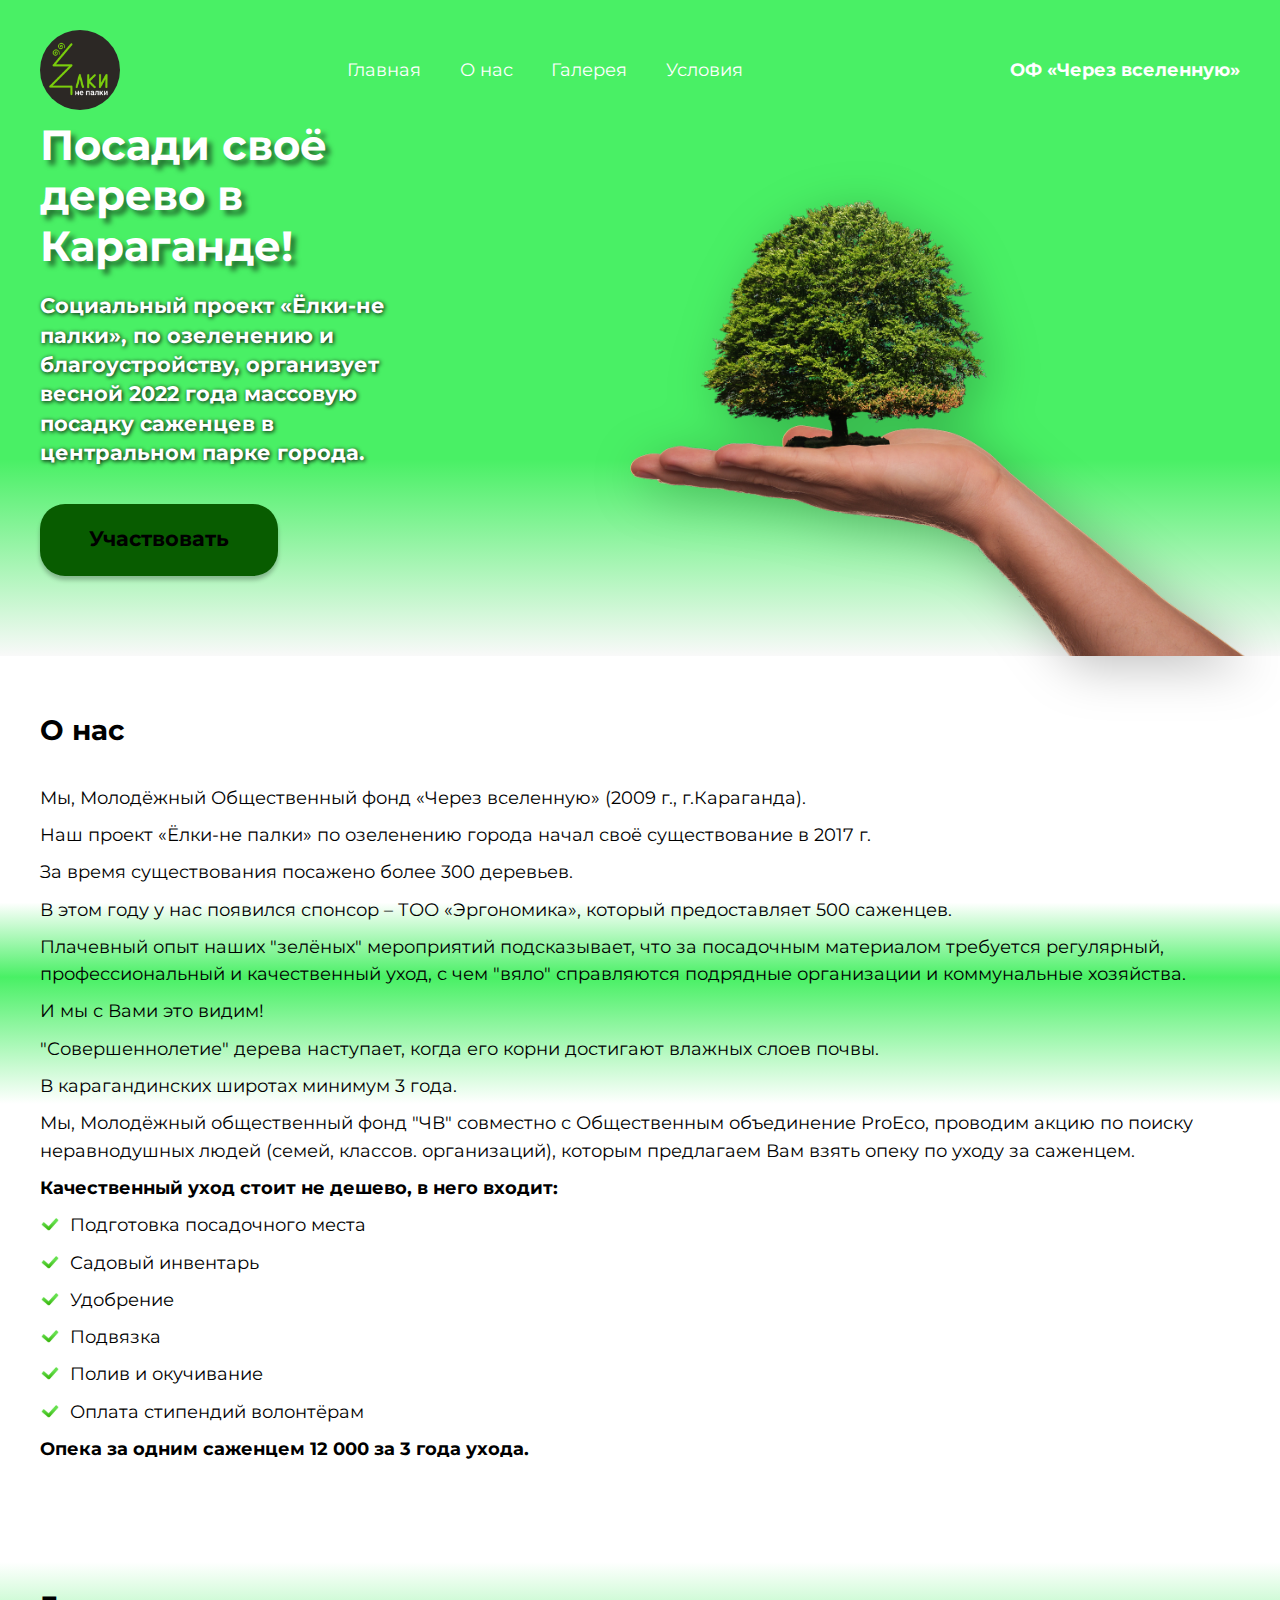
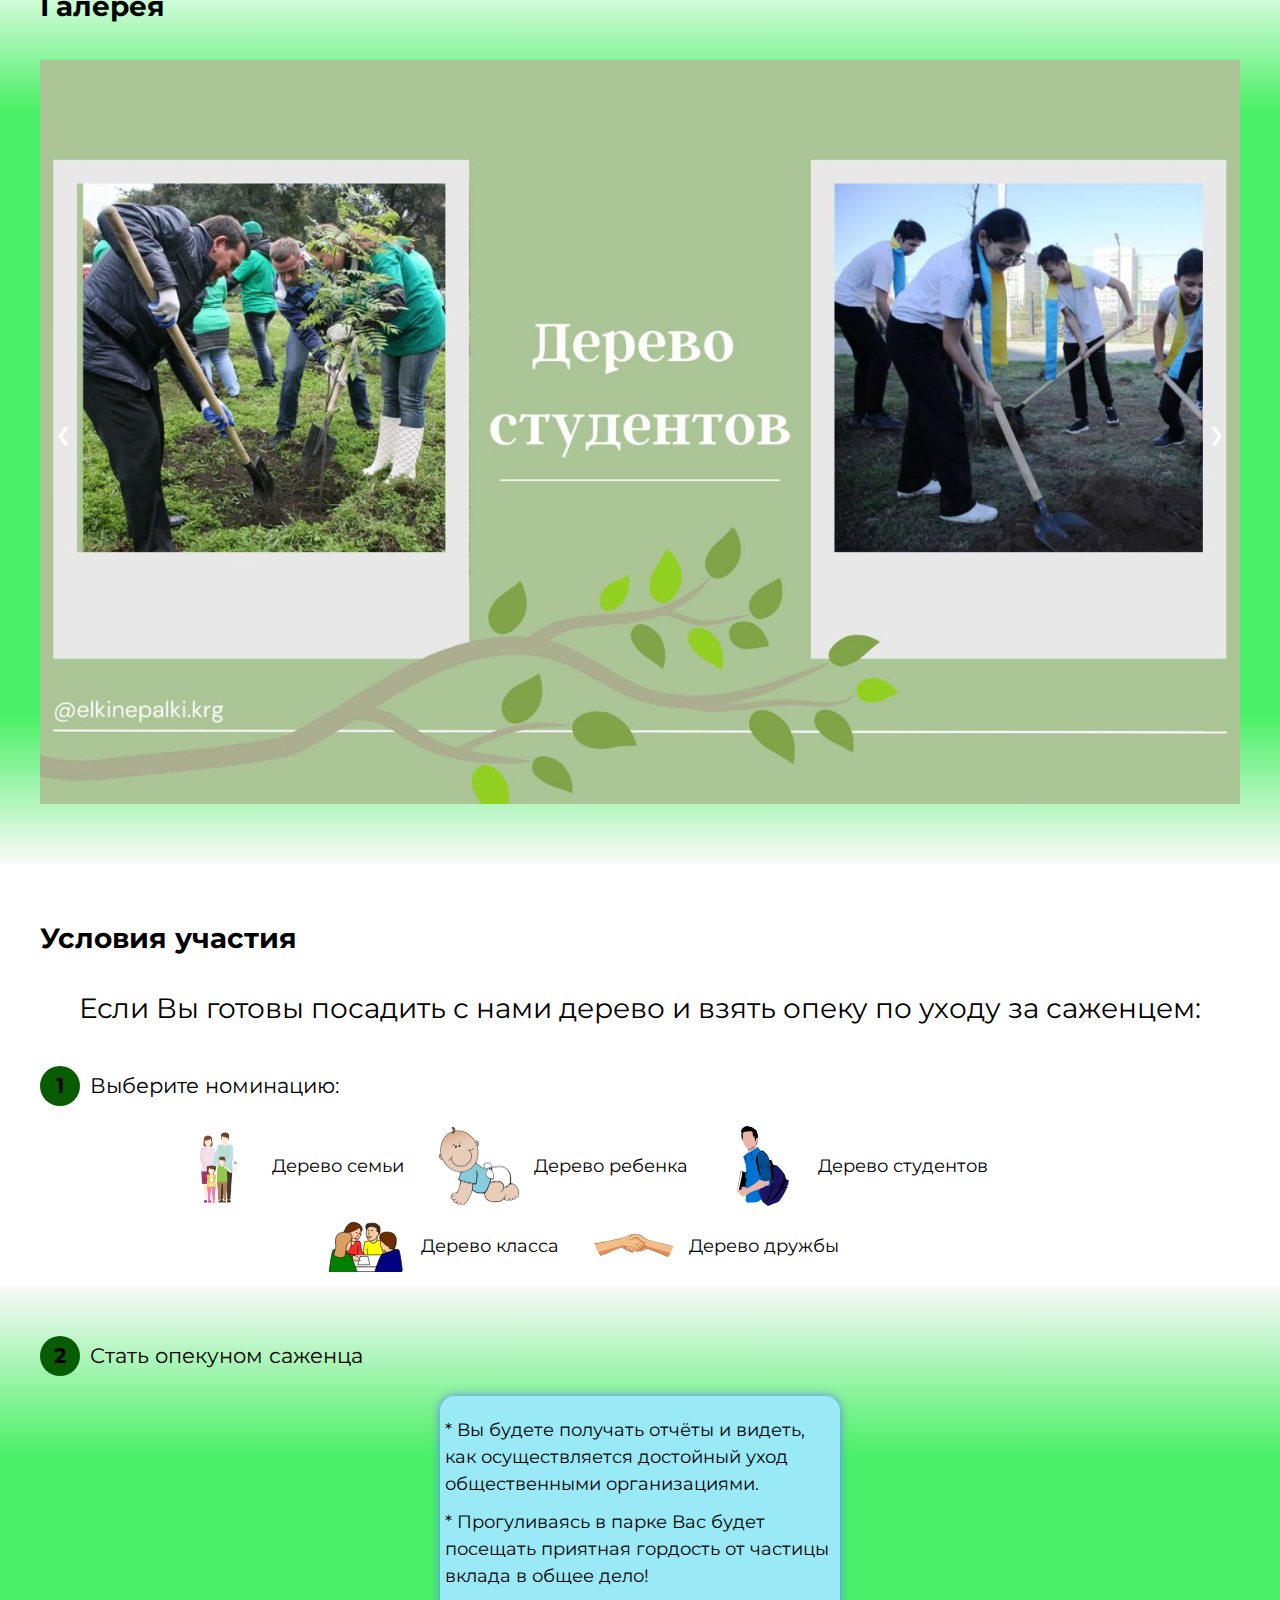
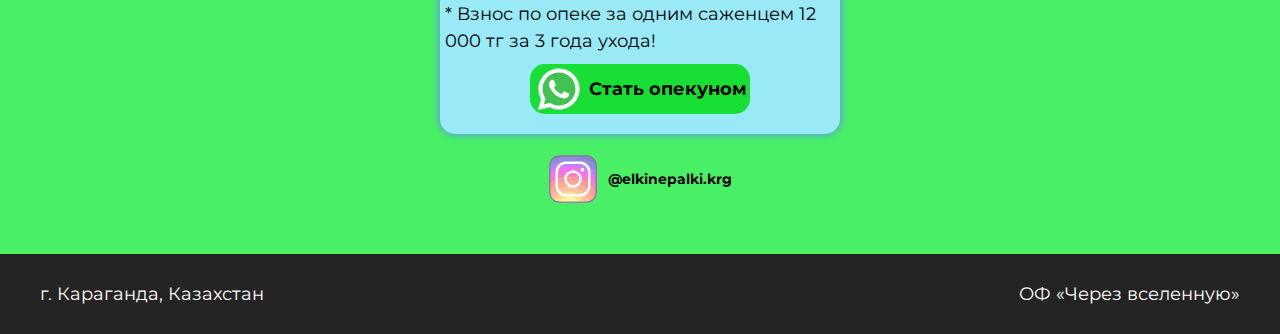
==== commit f8549b5c: "changes correct" ====
--- a/index.html
+++ b/index.html
@@ -92,7 +92,8 @@
                   </h2>
                   <div class="about-us__column about-us__column_text text">
                      <p> Мы, Молодёжный Общественный фонд «Через вселенную» (2009 г., г.Караганда).</p>
-                     <p> Наш проект «Ёлки-не палки» по озеленению города начал своё существование в 2017 г. За время
+                     <p> Наш проект «Ёлки-не палки» по озеленению города начал своё существование в 2017 г. </p>
+                     <p> За время
                         существования
                         посажено
                         более 300 деревьев.</p>
@@ -215,7 +216,7 @@
                            организациями.</p>
                         <p>* Прогуливаясь в парке Вас будет посещать приятная гордость от частицы вклада в общее дело!
                         </p>
-                        <p>* Взнос п опеке за одним саженцем 12 000 тг за 3 года ухода!
+                        <p>* Взнос по опеке за одним саженцем 12 000 тг за 3 года ухода!
                         </p>
 
                         <a href="https://wa.me/77782389777" class="payment__type type" target="_blank">
--- a/css/style.css
+++ b/css/style.css
@@ -829,6 +829,34 @@
     padding: 0 0px 0 10px;
   }
 }
+.type {
+  display: -webkit-box;
+  display: -ms-flexbox;
+  display: flex;
+  -webkit-box-align: center;
+  -ms-flex-align: center;
+  -webkit-box-pack: center;
+      -ms-flex-pack: center;
+          justify-content: center;
+}
+
+.type span {
+  display: inline-block;
+}
+
+.type__image {
+  position: relative;
+  height: 50px;
+  width: 50px;
+  margin-right: 10px;
+}
+
+.type__text {
+  line-height: 50px;
+  font-weight: 700;
+  color: #000;
+}
+
 .payment {
   padding: 50px 0;
   background: -webkit-gradient(linear, left bottom, left top, color-stop(70%, #49f065), to(#f9f9f9));
@@ -862,7 +890,6 @@
   color: #000;
 }
 .payment__type {
-  font-weight: 700;
   background-color: #18df33;
   margin: 0 auto;
   width: 220px;
@@ -874,34 +901,6 @@
 .payment__type:hover {
   -webkit-transform: scale(1.2);
           transform: scale(1.2);
-}
-
-.type {
-  display: -webkit-box;
-  display: -ms-flexbox;
-  display: flex;
-  -webkit-box-align: center;
-  -ms-flex-align: center;
-  -webkit-box-pack: center;
-      -ms-flex-pack: center;
-          justify-content: center;
-}
-
-.type span {
-  display: inline-block;
-}
-
-.type__image {
-  position: relative;
-  height: 50px;
-  width: 50px;
-  margin-right: 10px;
-}
-
-.type__text {
-  line-height: 50px;
-  font-size: var(--fontsize4);
-  color: #000;
 }
 
 .wa-img {
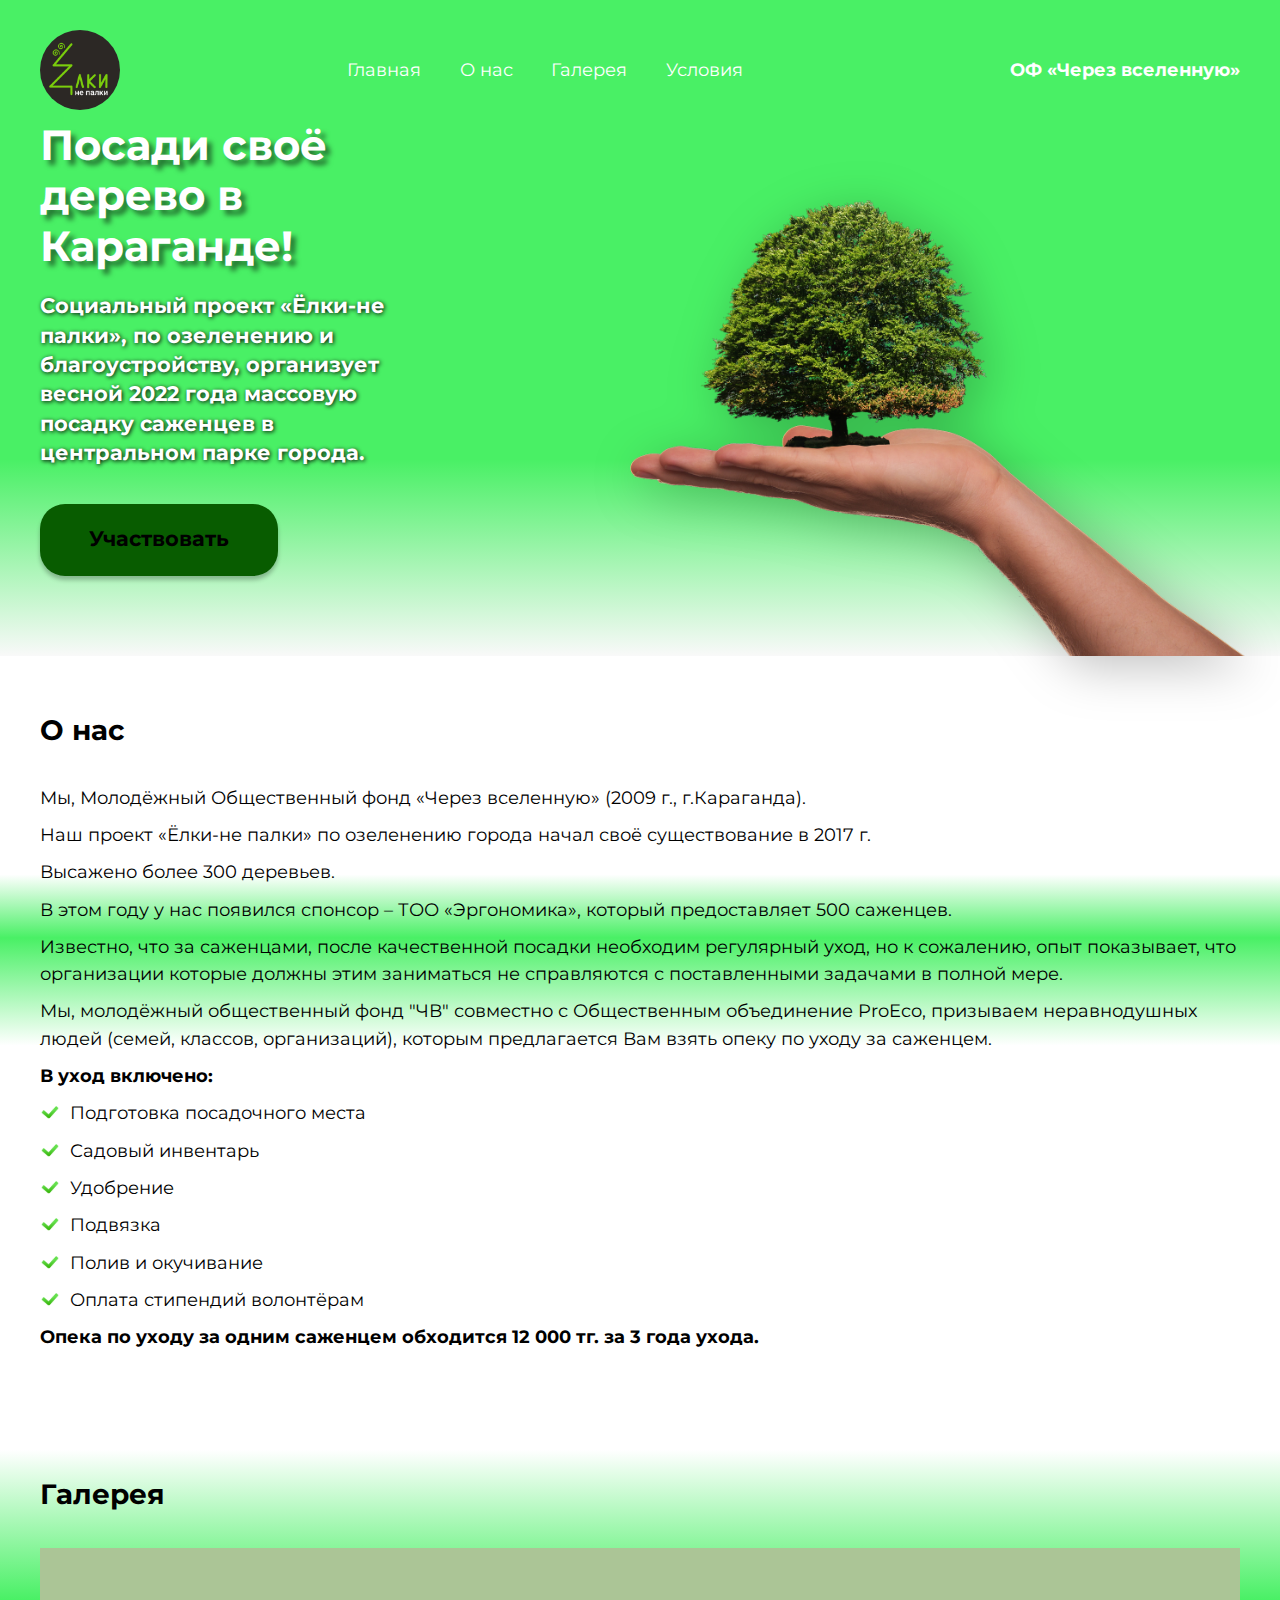
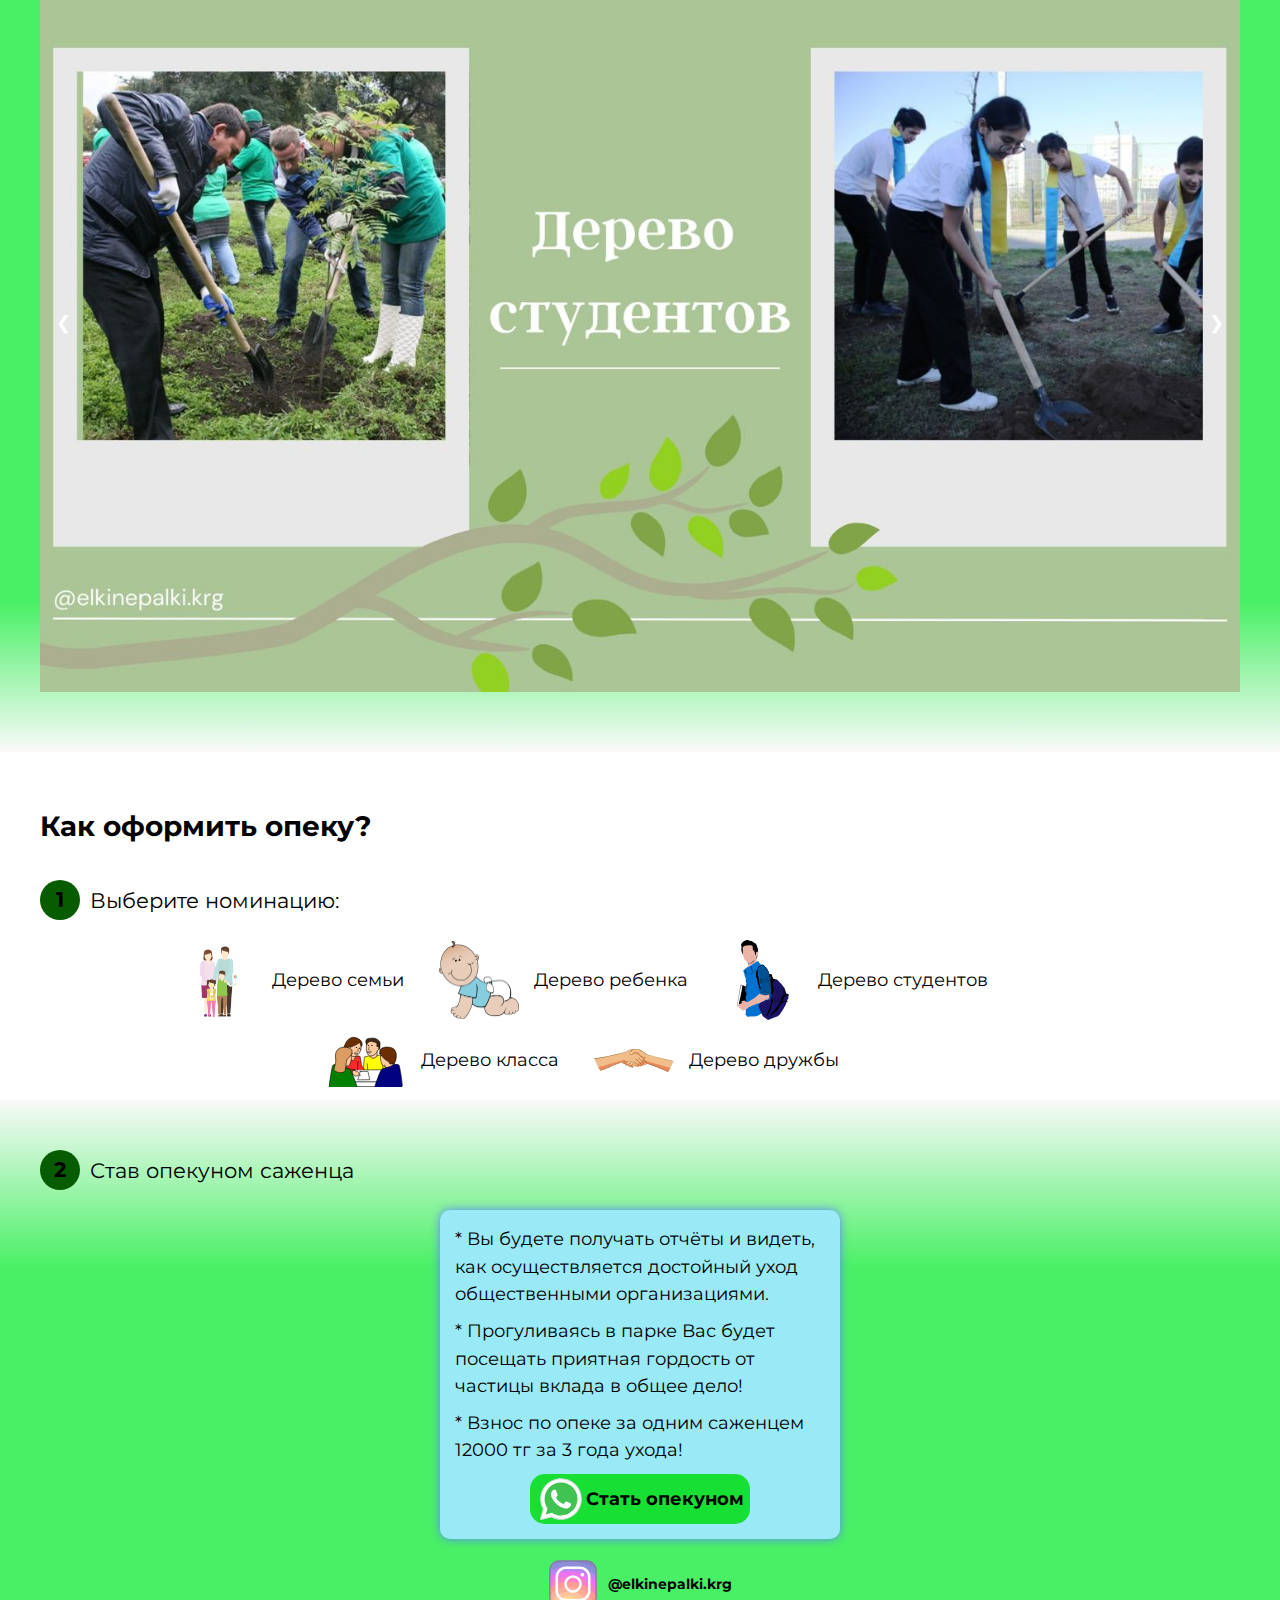
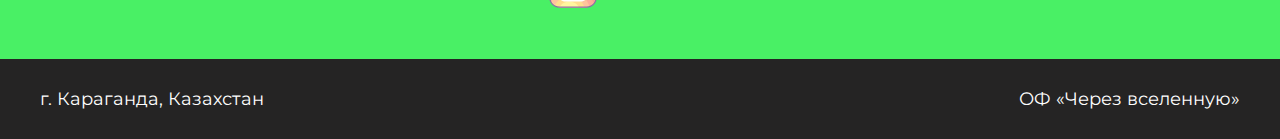
==== commit 946bde94: "last changes" ====
--- a/index.html
+++ b/index.html
@@ -92,26 +92,17 @@
                   </h2>
                   <div class="about-us__column about-us__column_text text">
                      <p> Мы, Молодёжный Общественный фонд «Через вселенную» (2009 г., г.Караганда).</p>
-                     <p> Наш проект «Ёлки-не палки» по озеленению города начал своё существование в 2017 г. </p>
-                     <p> За время
-                        существования
-                        посажено
-                        более 300 деревьев.</p>
+                     <p> Наш проект «Ёлки-не палки» по озеленению города начал своё существование в 2017 г.</p>
+                     <p> Высажено более 300 деревьев.</p>
                      <p>В этом году у нас появился спонсор – ТОО «Эргономика», который предоставляет 500 саженцев.</p>
-                     <p> Плачевный опыт наших "зелёных" мероприятий подсказывает, что за посадочным материалом требуется
-                        регулярный, профессиональный и качественный уход, с чем "вяло" справляются подрядные организации
-                        и
-                        коммунальные хозяйства.</p>
-                     <p>И мы с Вами это видим!</p>
-                     <p>"Совершеннолетие" дерева наступает, когда его корни достигают влажных слоев почвы.</p>
-                     <p>В карагандинских широтах минимум 3 года.</p>
-                     <p>Мы, Молодёжный общественный фонд "ЧВ" совместно с Общественным объединение ProEco, проводим
-                        акцию
-                        по поиску неравнодушных людей (семей, классов. организаций), которым
-                        предлагаем Вам взять опеку по уходу за саженцем.</p>
-
+                     <p> Известно, что за саженцами, после качественной посадки необходим регулярный уход, но к
+                        сожалению, опыт показывает, что организации которые должны этим заниматься не справляются с
+                        поставленными задачами в полной мере.</p>
+                     <p> Мы, молодёжный общественный фонд "ЧВ" совместно с Общественным объединение ProEco, призываем
+                        неравнодушных людей (семей, классов, организаций), которым предлагается Вам взять опеку по уходу
+                        за саженцем.</p>
                      <ul class="about-us__list list">
-                        <h4 class="list__title">Качественный уход стоит не дешево, в него входит:</h4>
+                        <h4 class="list__title"> В уход включено:</h4>
                         <li>Подготовка посадочного места</li>
                         <li>Садовый инвентарь</li>
                         <li>Удобрение</li>
@@ -119,7 +110,8 @@
                         <li>Полив и окучивание</li>
                         <li>Оплата стипендий волонтёрам</li>
                      </ul>
-                     <h4 class="about-us__summ"> Опека за одним саженцем 12 000 за 3 года ухода.</h4>
+                     <h4 class="about-us__summ"> Опека по уходу за одним саженцем обходится 12 000 тг. за 3 года ухода.
+                     </h4>
 
                   </div>
 
@@ -156,90 +148,86 @@
             <section class="сonditions" id="4">
                <div class="container">
                   <h2 class="сonditions__title section-title">
-                     Условия участия
+                     Как оформить опеку?
                   </h2>
-
-                  <div class="сonditions__nomination nomination">
-                     <h2 class="nomination__title">Если Вы готовы посадить с нами дерево и взять опеку по уходу за
-                        саженцем:</h2>
-                     <h3 class="nomination__subtitle"> <span>1</span> <span> Выберите номинацию:</span></h3>
-                     <div class="nomination__items items">
-                        <div class="items__column">
-                           <div class="items__image image ibg">
-                              <img src="./img/family.png" alt="">
-                           </div>
-                           <span class="items__text text">
-                              Дерево семьи
-                           </span>
-                        </div>
-                        <div class="items__column">
-                           <div class="items__image image ibg">
-                              <img src="./img/baby.png" alt="">
-                           </div>
-                           <span class="items__text text">
-                              Дерево ребенка
-                           </span>
-                        </div>
-                        <div class="items__column">
-                           <div class="items__image image ibg">
-                              <img src="./img/student.png" alt="">
-                           </div>
-                           <span class="items__text text">
-                              Дерево студентов
-                           </span>
-                        </div>
-                        <div class="items__column ">
-                           <div class="items__image image ibg">
-                              <img src="./img/classroom.svg" alt="">
-                           </div>
-                           <span class="items__text text">
-                              Дерево класса
-                           </span>
-                        </div>
-                        <div class="items__column">
-                           <div class="items__image image ibg">
-                              <img src="./img/arm.svg" alt="">
-                           </div>
-                           <span class="items__text text">
-                              Дерево дружбы
-                           </span>
-                        </div>
-                     </div>
-                  </div>
-               </div>
-               <div class="сonditions__payment payment">
-                  <div class="container">
-                     <h3 class="nomination__subtitle"> <span>2</span><span> Стать опекуном саженца
-                        </span></h3>
-                     <div class="payment__body text">
-                        <p>* Вы будете получать отчёты и видеть, как осуществляется достойный уход общественными
-                           организациями.</p>
-                        <p>* Прогуливаясь в парке Вас будет посещать приятная гордость от частицы вклада в общее дело!
-                        </p>
-                        <p>* Взнос по опеке за одним саженцем 12 000 тг за 3 года ухода!
-                        </p>
-
-                        <a href="https://wa.me/77782389777" class="payment__type type" target="_blank">
-                           <span class="type__image wa-img image ibg">
-                              <img src="./img/icons/whatsapp.svg" alt="whatsapp">
-                           </span>
-                           <span class="type__text">
-                              Стать опекуном
-                           </span>
-                        </a>
-                     </div>
-                     <a href="https://www.instagram.com/elkinepalki.krg/" class="contacts__type type" target="_blank"
-                        title="Перейти на Instagram страничку">
-                        <span class="type__image type__image_2 image ibg">
-                           <img src="./img/icons/instagram.svg" alt="whatsapp">
-                        </span>
-                        <span class="type__text">
-                           @elkinepalki.krg
-                        </span>
-                     </a>
-                  </div>
-               </div>
-            </section>
+                  <h3 class="nomination__subtitle"> <span>1</span> <span> Выберите номинацию:</span></h3>
+                  <div class="nomination__items items">
+                     <div class="items__column">
+                        <div class="items__image image ibg">
+                           <img src="./img/family.png" alt="">
+                        </div>
+                        <span class="items__text text">
+                           Дерево семьи
+                        </span>
+                     </div>
+                     <div class="items__column">
+                        <div class="items__image image ibg">
+                           <img src="./img/baby.png" alt="">
+                        </div>
+                        <span class="items__text text">
+                           Дерево ребенка
+                        </span>
+                     </div>
+                     <div class="items__column">
+                        <div class="items__image image ibg">
+                           <img src="./img/student.png" alt="">
+                        </div>
+                        <span class="items__text text">
+                           Дерево студентов
+                        </span>
+                     </div>
+                     <div class="items__column ">
+                        <div class="items__image image ibg">
+                           <img src="./img/classroom.svg" alt="">
+                        </div>
+                        <span class="items__text text">
+                           Дерево класса
+                        </span>
+                     </div>
+                     <div class="items__column">
+                        <div class="items__image image ibg">
+                           <img src="./img/arm.svg" alt="">
+                        </div>
+                        <span class="items__text text">
+                           Дерево дружбы
+                        </span>
+                     </div>
+                  </div>
+               </div>
+         </div>
+         <div class="сonditions__payment payment">
+            <div class="container">
+               <h3 class="nomination__subtitle"> <span>2</span><span> Став опекуном саженца
+                  </span></h3>
+               <div class="payment__body text">
+                  <p>* Вы будете получать отчёты и видеть, как осуществляется достойный уход общественными
+                     организациями.</p>
+                  <p>* Прогуливаясь в парке Вас будет посещать приятная гордость от частицы вклада в общее дело!
+                  </p>
+                  <p>* Взнос по опеке за одним саженцем 12000 тг за 3 года ухода!
+                  </p>
+
+                  <a href="https://wa.me/77782389777" class="payment__type type" target="_blank">
+                     <span class="type__image wa-img image ibg">
+                        <img src="./img/icons/whatsapp.svg" alt="whatsapp">
+                     </span>
+                     <span class="type__text">
+                        Стать опекуном
+                     </span>
+                  </a>
+               </div>
+               <a href="https://www.instagram.com/elkinepalki.krg/" class="contacts__type type" target="_blank"
+                  title="Перейти на Instagram страничку">
+                  <span class="type__image type__image_2 image ibg">
+                     <img src="./img/icons/instagram.svg" alt="whatsapp">
+                  </span>
+                  <span class="type__text">
+                     @elkinepalki.krg
+                  </span>
+               </a>
+            </div>
+         </div>
+         </section>
 <footer class="footer">
    <div class="container">
       <div class="footer__row">
@@ -253,12 +241,12 @@
       </div>
    </div>
 
-</footer>         </div>
-
-
-
-      </main>
-      <script src="js/script.js"></script>
+</footer>   </div>
+
+
+
+   </main>
+   <script src="js/script.js"></script>
 
 
    </div>
--- a/css/style.css
+++ b/css/style.css
@@ -863,11 +863,11 @@
   background: linear-gradient(360deg, #49f065 70%, #f9f9f9);
 }
 .payment__body {
-  padding: 20px 5px;
+  padding: 15px;
   background-color: #9ae9f7;
   max-width: 400px;
   margin: 0 auto;
-  border-radius: 15px;
+  border-radius: 10px;
   -webkit-box-shadow: 0 0 10px #5e84ff;
           box-shadow: 0 0 10px #5e84ff;
   margin-bottom: 20px;
@@ -904,7 +904,7 @@
 }
 
 .wa-img {
-  margin-right: 5px;
+  margin-right: 0px;
 }
 
 .footer {
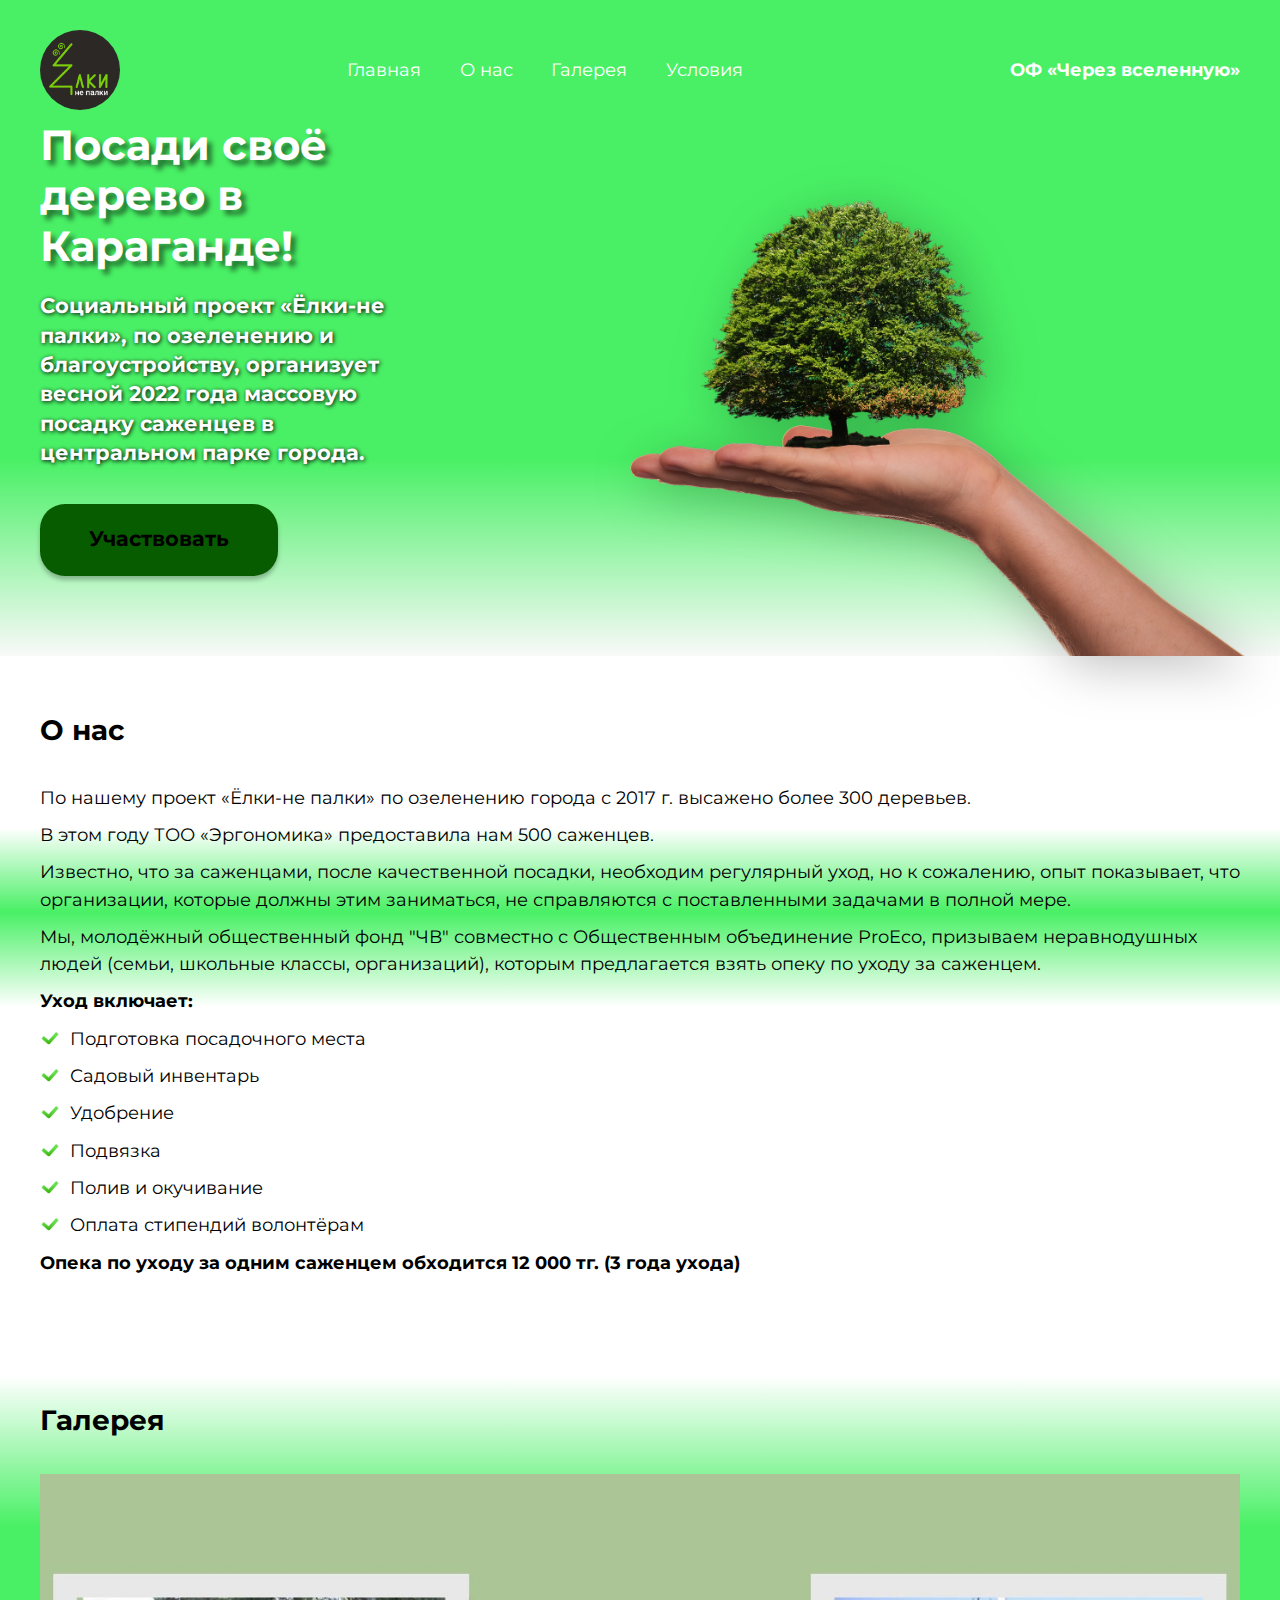
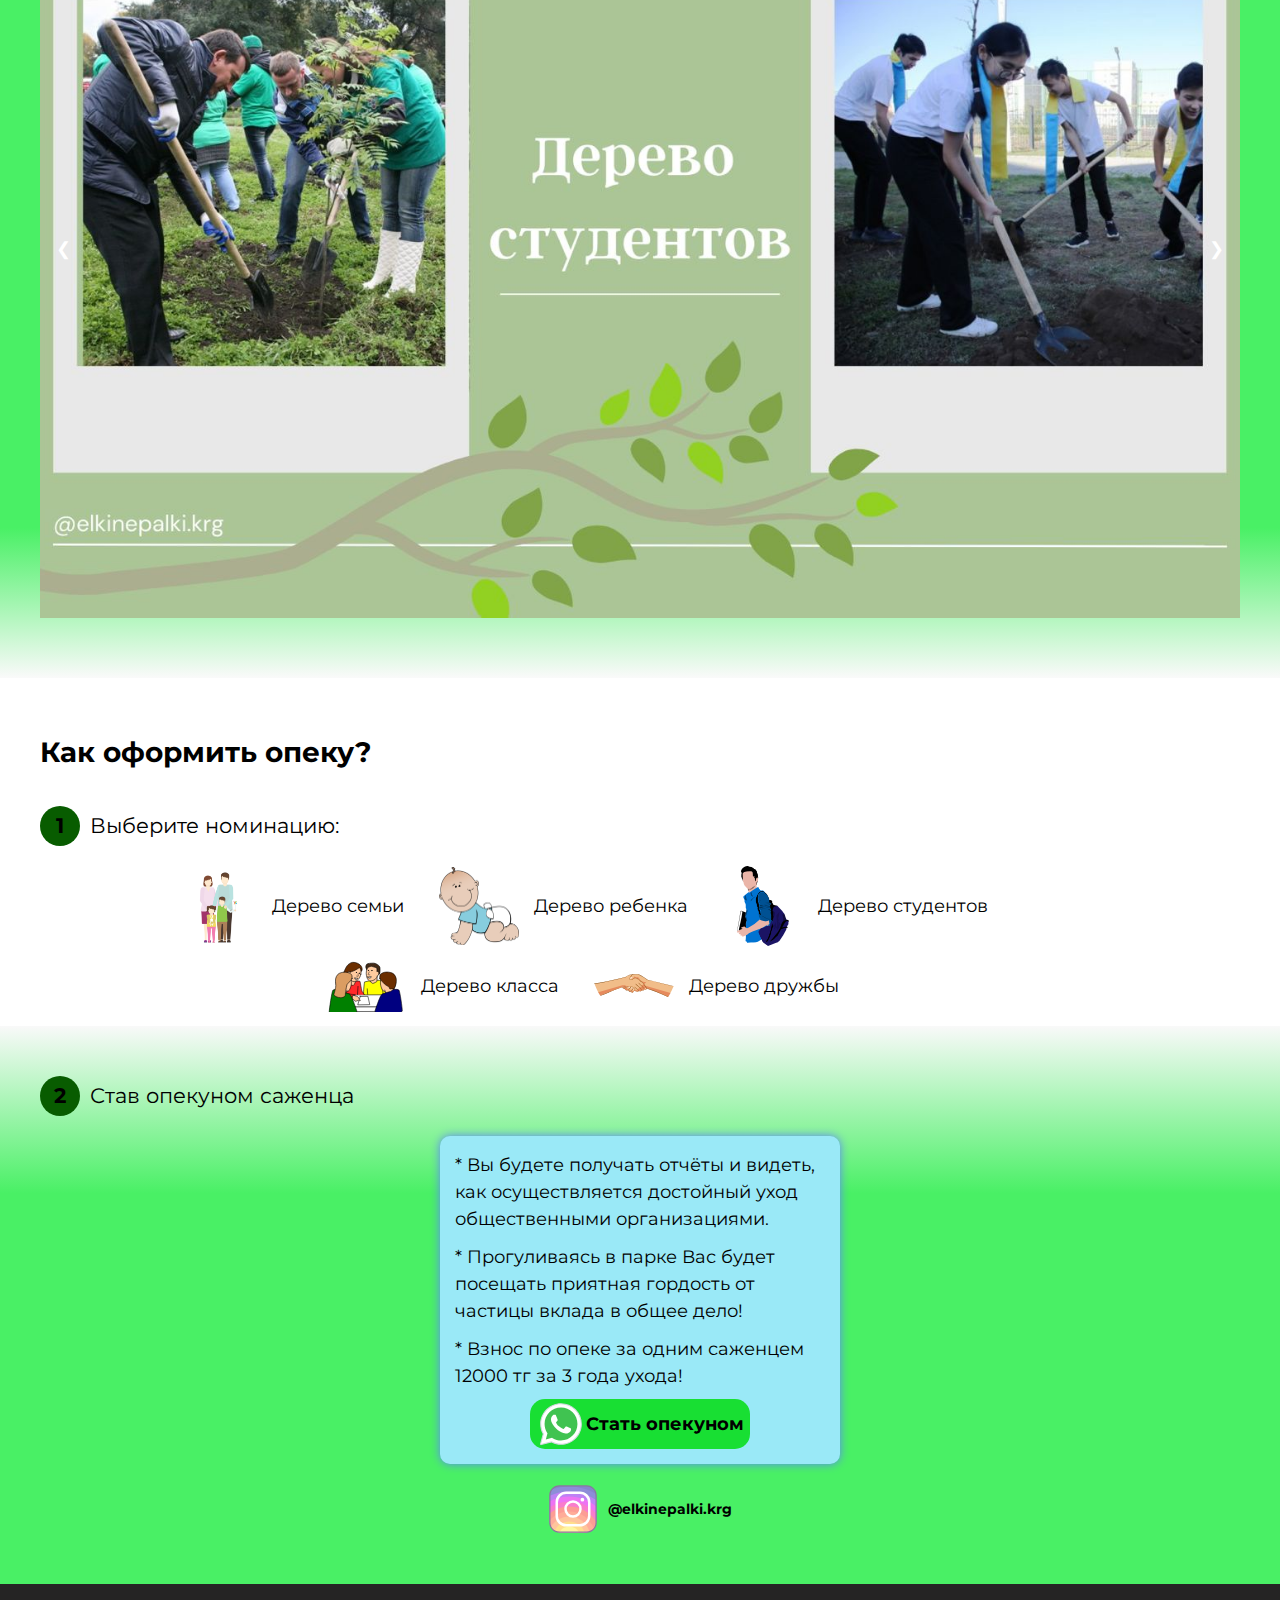
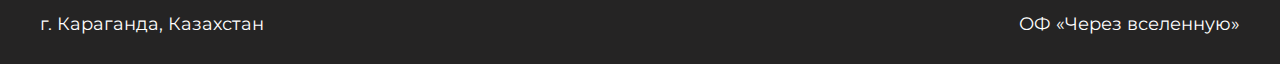
==== commit 425c520b: "new changes" ====
--- a/index.html
+++ b/index.html
@@ -8,6 +8,7 @@
    <title>Ёлки-не палки</title>
 
    <link rel="stylesheet" type="text/css" href="./css/style.css">
+   <meta charset="UTF-8" />
    <meta http-equiv="Content-type" content="text/html;charest=UTF-8" />
    <meta http-equiv="X-UA-Compatible" content="IE=edge">
    <!-- icon-->
@@ -91,18 +92,19 @@
                      О нас
                   </h2>
                   <div class="about-us__column about-us__column_text text">
-                     <p> Мы, Молодёжный Общественный фонд «Через вселенную» (2009 г., г.Караганда).</p>
-                     <p> Наш проект «Ёлки-не палки» по озеленению города начал своё существование в 2017 г.</p>
-                     <p> Высажено более 300 деревьев.</p>
-                     <p>В этом году у нас появился спонсор – ТОО «Эргономика», который предоставляет 500 саженцев.</p>
-                     <p> Известно, что за саженцами, после качественной посадки необходим регулярный уход, но к
-                        сожалению, опыт показывает, что организации которые должны этим заниматься не справляются с
+                     <p> По нашему проект «Ёлки-не палки» по озеленению города с 2017 г. высажено более 300 деревьев.
+                     </p>
+                     <p> В этом году ТОО «Эргономика» предоставила нам 500 саженцев.
+                     </p>
+                     <p>Известно, что за саженцами, после качественной посадки, необходим регулярный уход, но к
+                        сожалению, опыт показывает, что организации, которые должны этим заниматься, не справляются с
                         поставленными задачами в полной мере.</p>
+
                      <p> Мы, молодёжный общественный фонд "ЧВ" совместно с Общественным объединение ProEco, призываем
-                        неравнодушных людей (семей, классов, организаций), которым предлагается Вам взять опеку по уходу
-                        за саженцем.</p>
+                        неравнодушных людей (семьи, школьные классы, организаций), которым предлагается взять опеку по
+                        уходу за саженцем.</p>
                      <ul class="about-us__list list">
-                        <h4 class="list__title"> В уход включено:</h4>
+                        <h4 class="list__title"> Уход включает:</h4>
                         <li>Подготовка посадочного места</li>
                         <li>Садовый инвентарь</li>
                         <li>Удобрение</li>
@@ -110,8 +112,8 @@
                         <li>Полив и окучивание</li>
                         <li>Оплата стипендий волонтёрам</li>
                      </ul>
-                     <h4 class="about-us__summ"> Опека по уходу за одним саженцем обходится 12 000 тг. за 3 года ухода.
-                     </h4>
+                     
+                     <h4 class="about-us__summ"> Опека по уходу за одним саженцем обходится 12 000 тг. (3 года ухода)</h4>
 
                   </div>
 
--- a/css/style.css
+++ b/css/style.css
@@ -578,8 +578,8 @@
 }
 
 .about-us {
-  background: -webkit-gradient(linear, left top, left bottom, color-stop(25%, white), color-stop(35%, #49f065), color-stop(52%, white));
-  background: linear-gradient(180deg, white 25%, #49f065 35%, white 52%);
+  background: -webkit-gradient(linear, left top, left bottom, color-stop(20%, white), color-stop(35%, #49f065), color-stop(52%, white));
+  background: linear-gradient(180deg, white 20%, #49f065 35%, white 52%);
 }
 .about-us__summ {
   font-weight: 700;
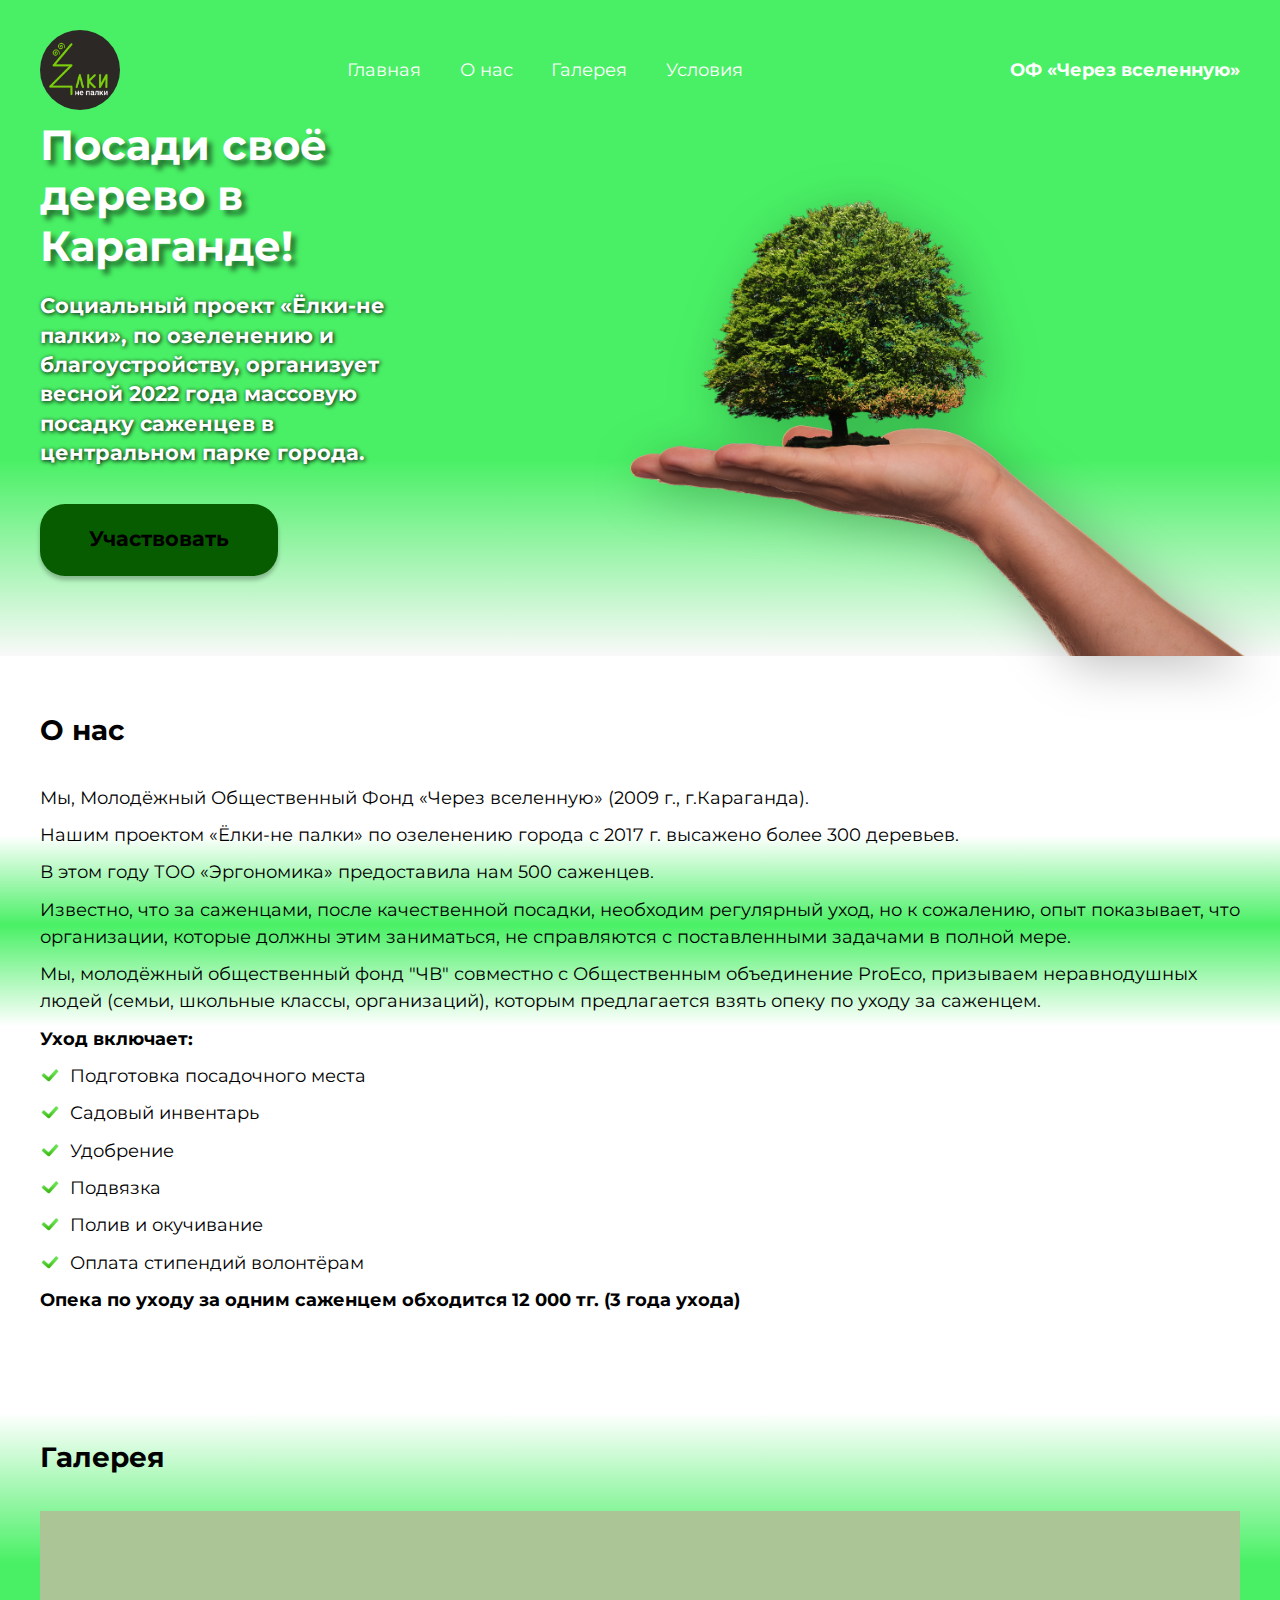
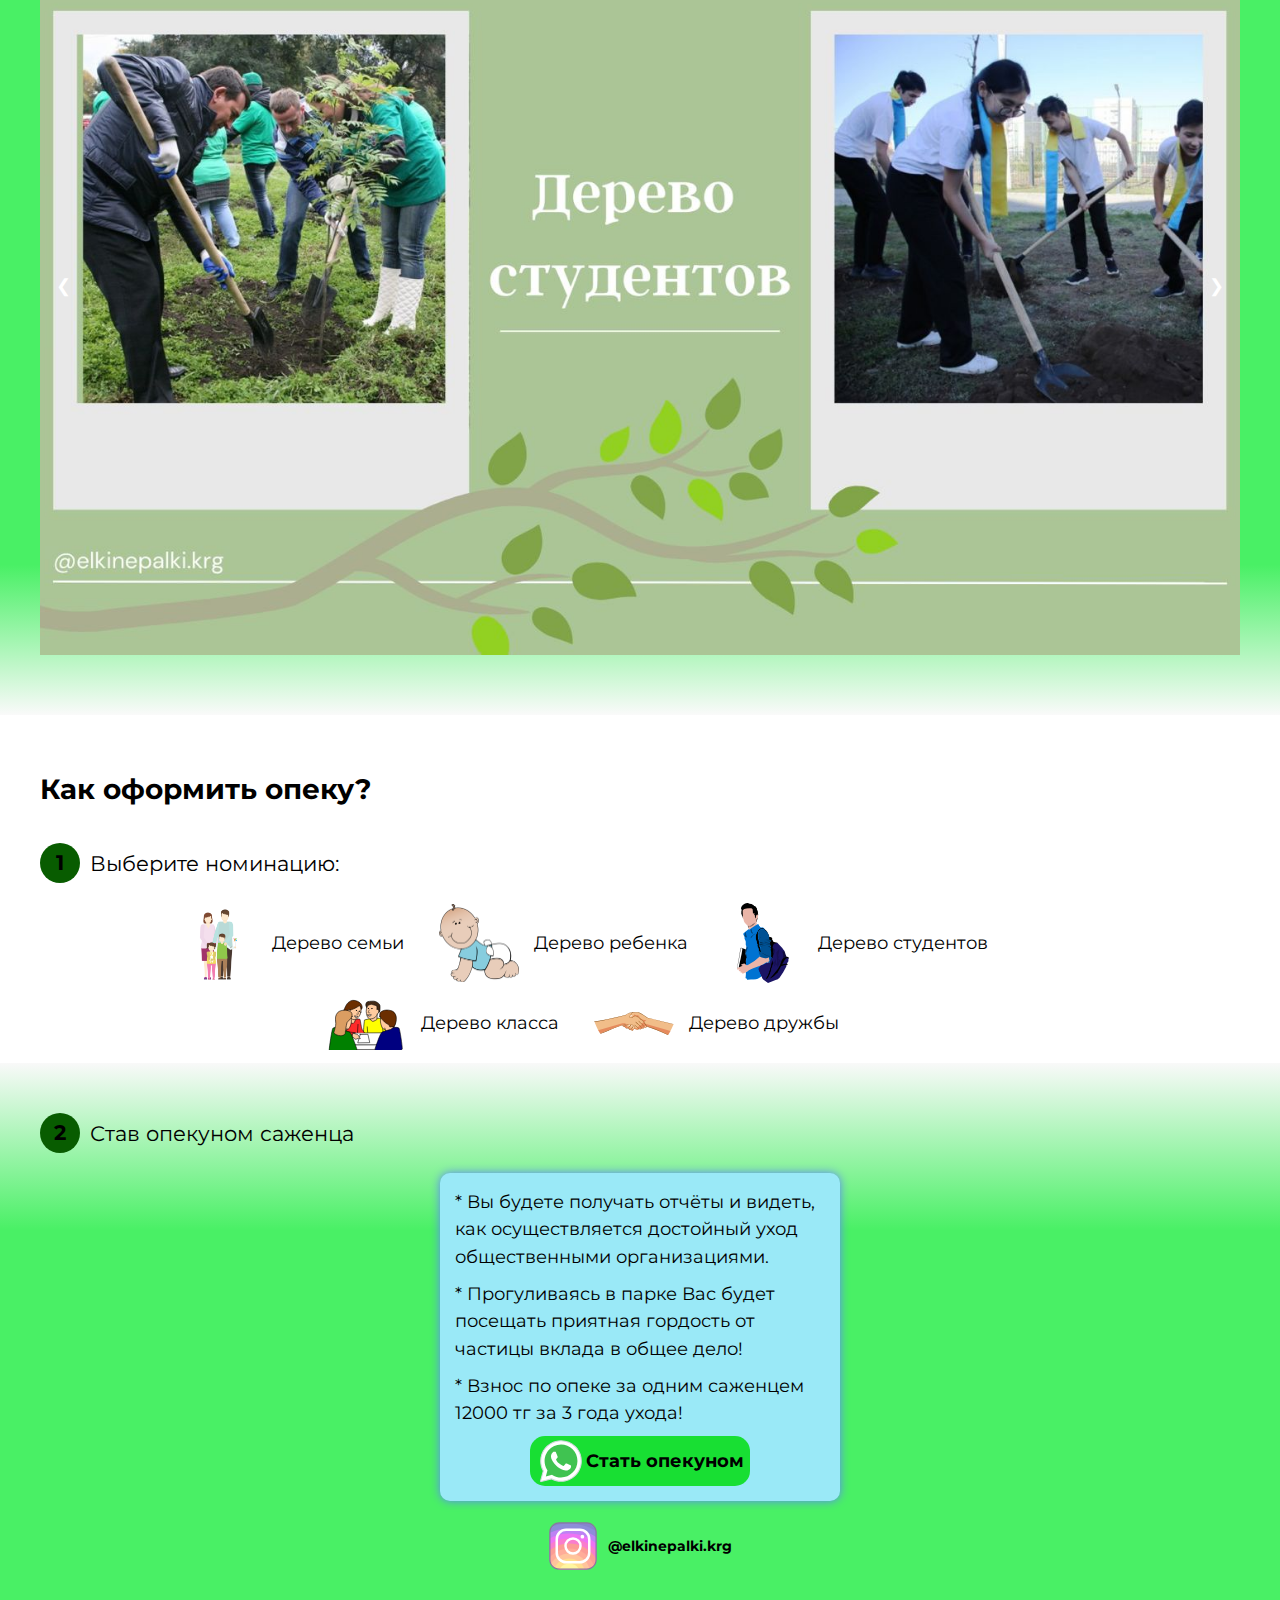
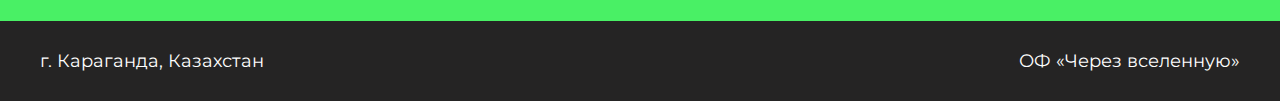
==== commit 646ddaa2: "text correct" ====
--- a/index.html
+++ b/index.html
@@ -91,8 +91,11 @@
                   <h2 class="about-us__title section-title">
                      О нас
                   </h2>
+
                   <div class="about-us__column about-us__column_text text">
-                     <p> По нашему проект «Ёлки-не палки» по озеленению города с 2017 г. высажено более 300 деревьев.
+                     <p> Мы, Молодёжный Общественный Фонд «Через вселенную» (2009 г., г.Караганда).
+                     </p>
+                     <p> Нашим проектом «Ёлки-не палки» по озеленению города с 2017 г. высажено более 300 деревьев.
                      </p>
                      <p> В этом году ТОО «Эргономика» предоставила нам 500 саженцев.
                      </p>
@@ -103,8 +106,8 @@
                      <p> Мы, молодёжный общественный фонд "ЧВ" совместно с Общественным объединение ProEco, призываем
                         неравнодушных людей (семьи, школьные классы, организаций), которым предлагается взять опеку по
                         уходу за саженцем.</p>
+                     <h4 class="list__title"> Уход включает:</h4>
                      <ul class="about-us__list list">
-                        <h4 class="list__title"> Уход включает:</h4>
                         <li>Подготовка посадочного места</li>
                         <li>Садовый инвентарь</li>
                         <li>Удобрение</li>
@@ -112,8 +115,9 @@
                         <li>Полив и окучивание</li>
                         <li>Оплата стипендий волонтёрам</li>
                      </ul>
-                     
-                     <h4 class="about-us__summ"> Опека по уходу за одним саженцем обходится 12 000 тг. (3 года ухода)</h4>
+
+                     <h4 class="about-us__summ"> Опека по уходу за одним саженцем обходится 12 000 тг. (3 года ухода)
+                     </h4>
 
                   </div>
 
@@ -143,7 +147,6 @@
                   </div>
                   <a class="prev" onclick="plusSlides(-1)">&#10094</a>
                   <a class="next" onclick="plusSlides(1)">&#10095</a>
-
                </div>
             </section>
 
@@ -209,7 +212,8 @@
                   <p>* Взнос по опеке за одним саженцем 12000 тг за 3 года ухода!
                   </p>
 
-                  <a href="https://wa.me/77782389777" class="payment__type type" target="_blank">
+                  <a href="https://api.whatsapp.com/send?phone=77782389777&text=%D0%94%D0%BE%D0%B1%D1%80%D1%8B%D0%B9%20%D0%B4%D0%B5%D0%BD%D1%8C%2C%20%D1%8F%20%D0%BF%D0%BE%20%D0%BF%D0%BE%D0%B2%D0%BE%D0%B4%D1%83%20%D0%BF%D0%BE%D1%81%D0%B0%D0%B4%D0%BA%D0%B8!%20"
+                     class="payment__type type" target="_blank">
                      <span class="type__image wa-img image ibg">
                         <img src="./img/icons/whatsapp.svg" alt="whatsapp">
                      </span>
